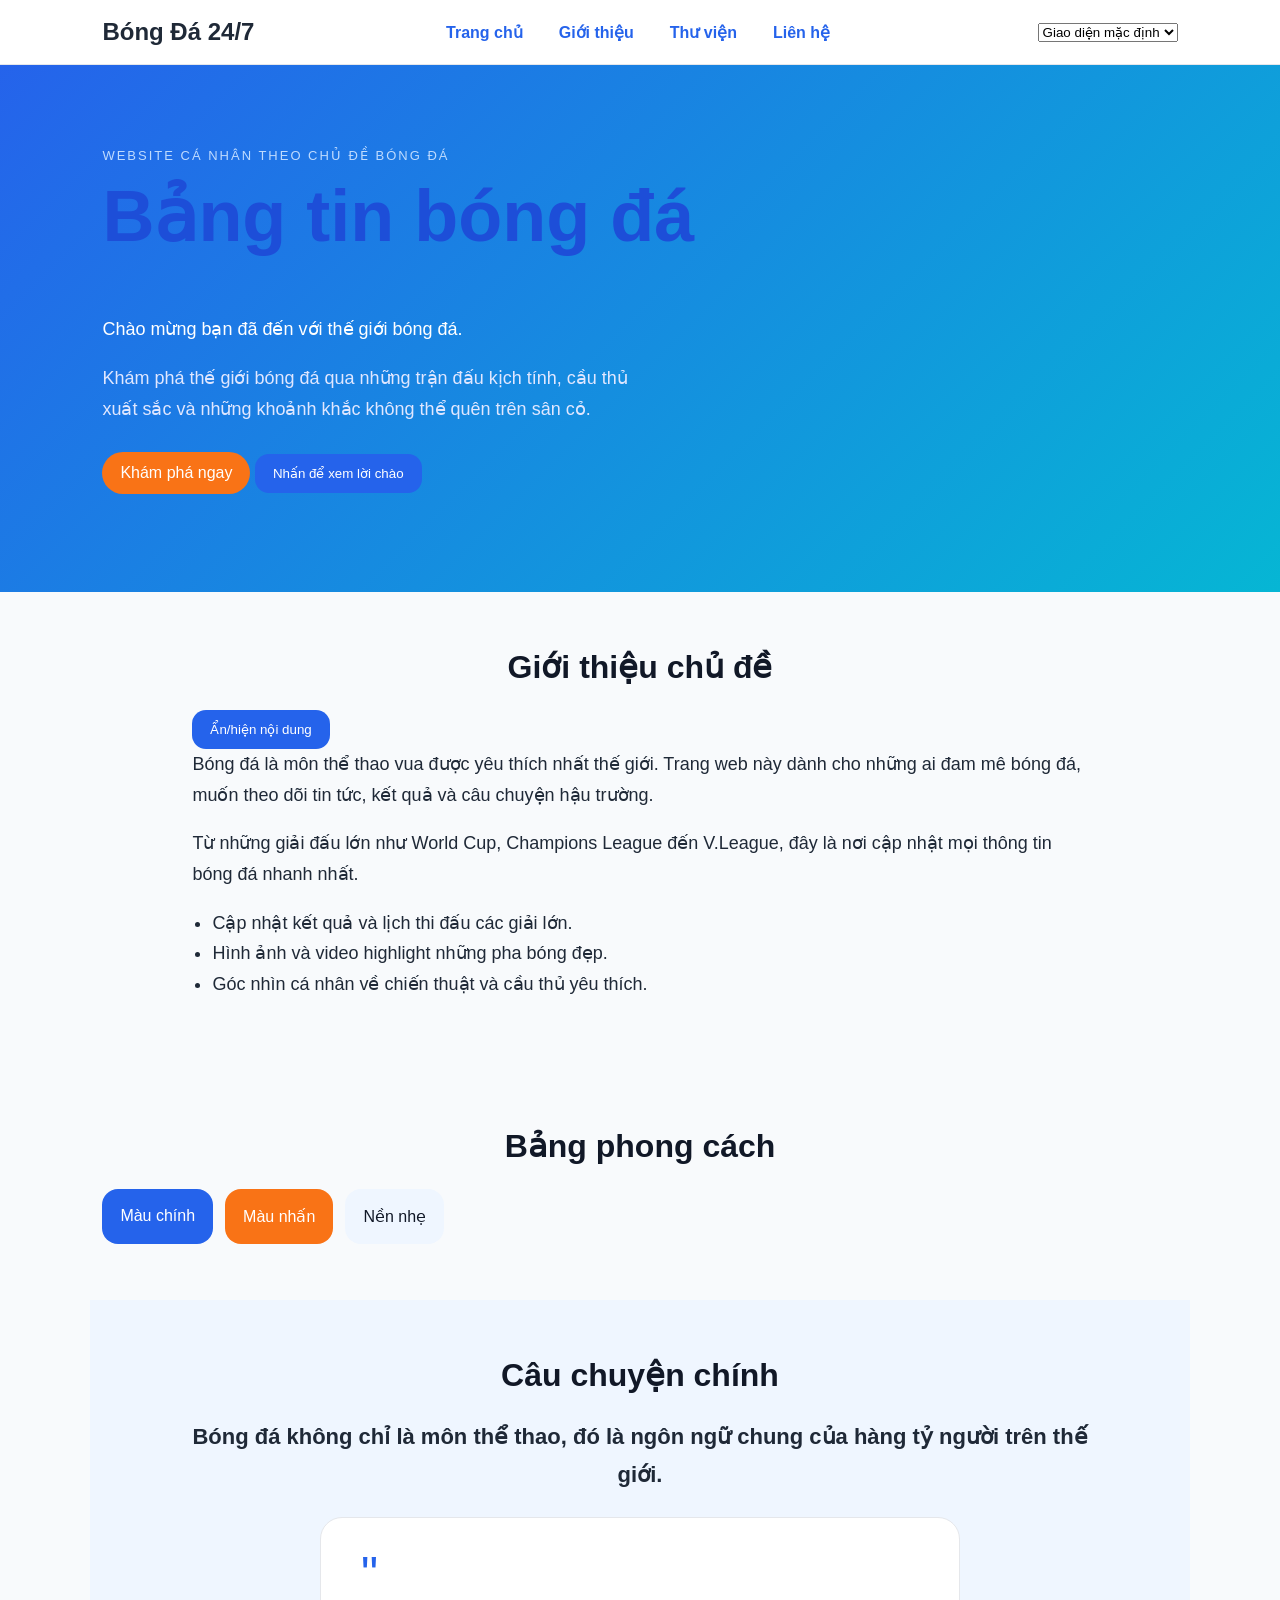
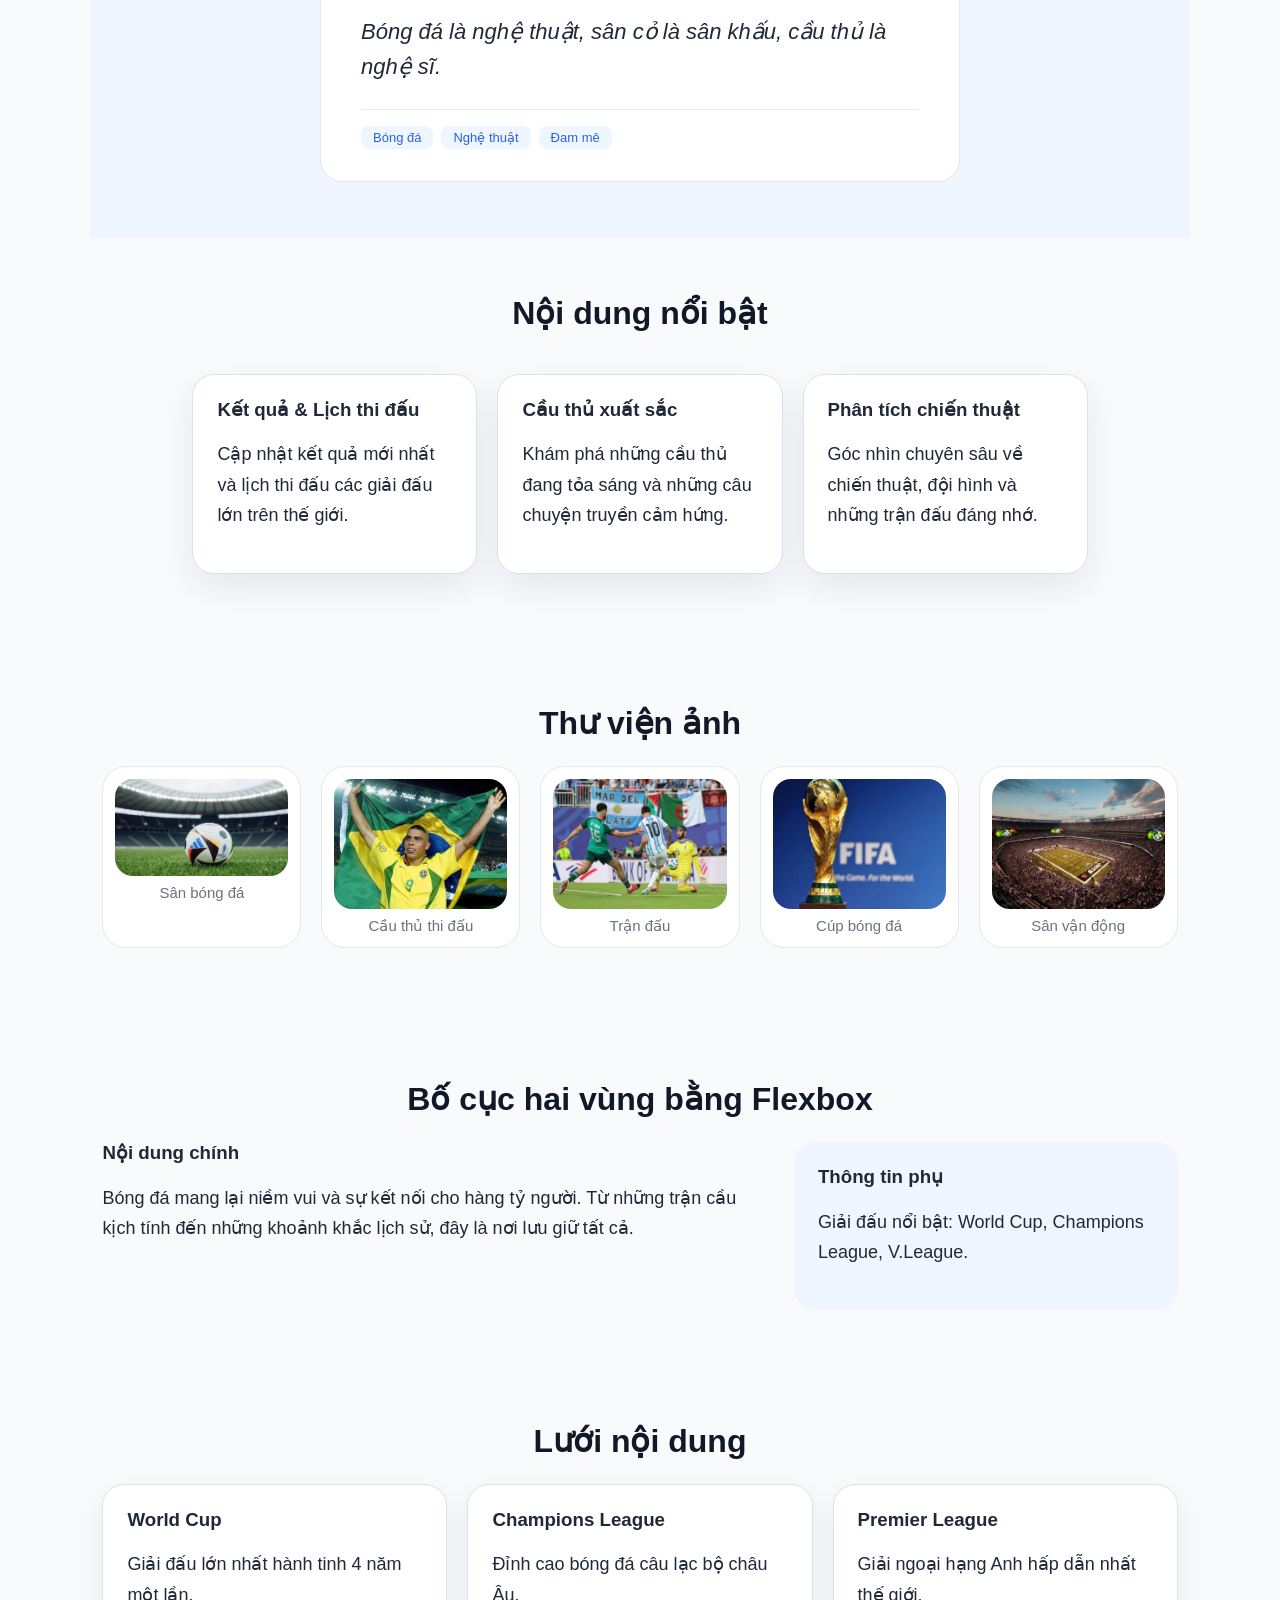
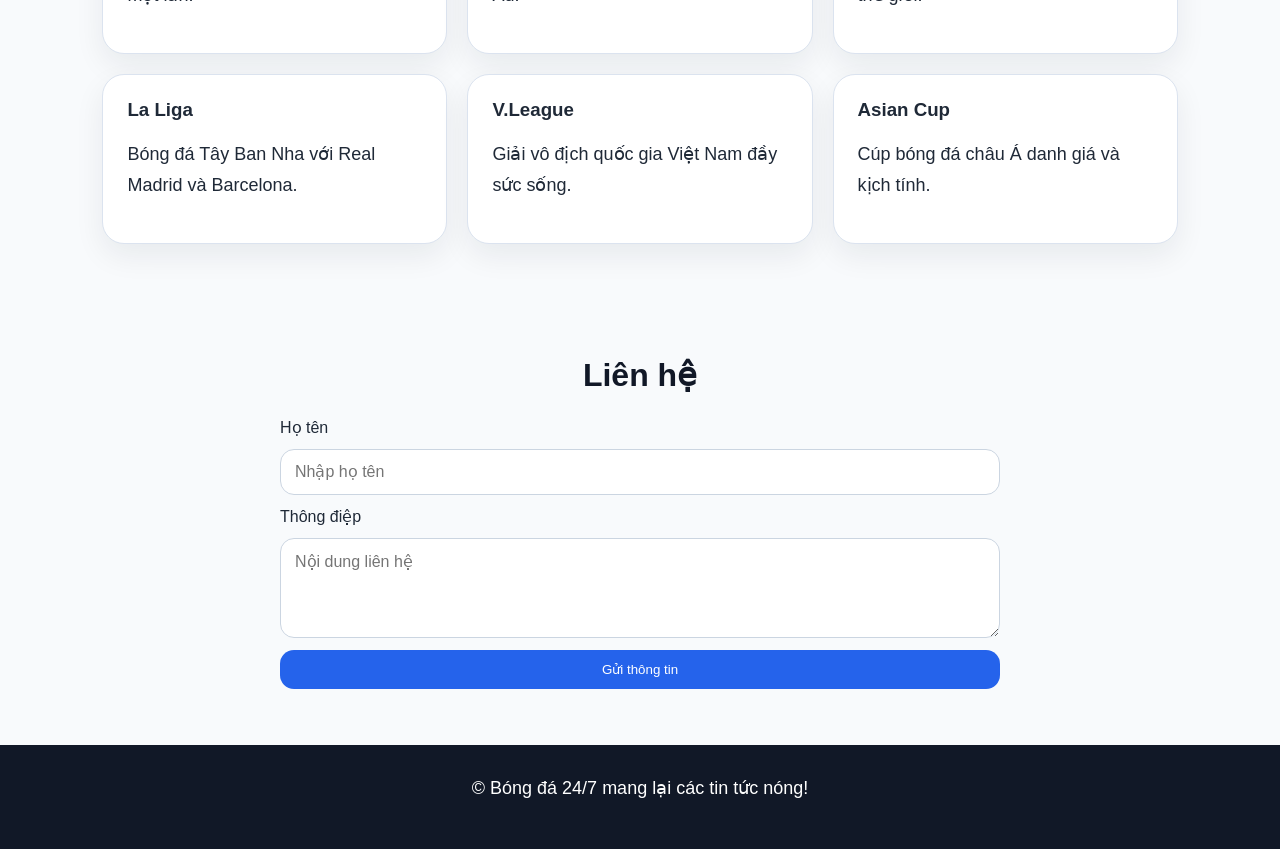
==== html/index.html @ 8712f712 "Update index.html" ====
<!DOCTYPE html>
<html lang="vi">
<head>
  <meta charset="UTF-8">
  <meta name="viewport" content="width=device-width, initial-scale=1.0">
  <title>Tin tức bóng đá</title>
  <link rel="stylesheet" href="../css/style.css">
</head>
<body>
<header class="site-header" id="top">
  <div class="brand">Bóng Đá 24/7</div>
  <button id="menuToggle" class="menu-toggle">☰ Menu</button>
  <nav id="mainMenu" class="main-nav" aria-label="Điều hướng chính">
    <a href="#hero">Trang chủ</a>
    <a href="#about">Giới thiệu</a>
    <a href="#gallery">Thư viện</a>
    <a href="#contact">Liên hệ</a>
  </nav>
  <select id="themeSelect">
    <option value="">Giao diện mặc định</option>
    <option value="dark-mode">Nền tối</option>
    <option value="warm-mode">Nền ấm</option>
  </select>
</header>
<main>
  <section class="hero" id="hero">
    <p class="eyebrow">Website cá nhân theo chủ đề bóng đá</p>
    <h1 id="main-title">Thế Giới Bóng Đá</h1>
    <p id="welcomeText">Chào mừng bạn đến với MyWeb.</p>
    <p class="intro">Khám phá thế giới bóng đá qua những trận đấu kịch tính, cầu thủ xuất sắc và những khoảnh khắc không thể quên trên sân cỏ.</p>
    <a class="primary-button" href="#about">Khám phá ngay</a>
    <button id="helloBtn">Nhấn để xem lời chào</button>
    <p id="helloResult"></p>
  </section>

  <section class="section about-section" id="about">
  <h2>Giới thiệu chủ đề</h2>
  <button id="toggleAboutBtn">Ẩn/hiện nội dung</button>
  <div id="aboutContent">
    <p>Bóng đá là môn thể thao vua được yêu thích nhất thế giới. Trang web này dành cho những ai đam mê bóng đá, muốn theo dõi tin tức, kết quả và câu chuyện hậu trường.</p>
    <p>Từ những giải đấu lớn như World Cup, Champions League đến V.League, đây là nơi cập nhật mọi thông tin bóng đá nhanh nhất.</p>
    <ul class="topic-list">
      <li>Cập nhật kết quả và lịch thi đấu các giải lớn.</li>
      <li>Hình ảnh và video highlight những pha bóng đẹp.</li>
      <li>Góc nhìn cá nhân về chiến thuật và cầu thủ yêu thích.</li>
    </ul>
  </div>
</section>

  <section class="section style-guide" id="style-guide">
    <h2>Bảng phong cách</h2>
    <div class="swatches">
      <div class="swatch swatch-primary">Màu chính</div>
      <div class="swatch swatch-accent">Màu nhấn</div>
      <div class="swatch swatch-soft">Nền nhẹ</div>
    </div>
  </section>

  <section class="section story-section" id="story">
    <h2>Câu chuyện chính</h2>
    <p class="lead">Bóng đá không chỉ là môn thể thao, đó là ngôn ngữ chung của hàng tỷ người trên thế giới.</p>
    <div class="bq-card">
      <div class="bq-icon">"</div>
      <blockquote>Bóng đá là nghệ thuật, sân cỏ là sân khấu, cầu thủ là nghệ sĩ.</blockquote>
      <div class="bq-divider"></div>
      <div class="bq-tags">
        <span class="tag">Bóng đá</span>
        <span class="tag">Nghệ thuật</span>
        <span class="tag">Đam mê</span>
      </div>
    </div>
  </section>

  <section class="section feature-section" id="features">
    <h2>Nội dung nổi bật</h2>
    <div class="card-row">
      <article class="feature-card">
        <h3>Kết quả & Lịch thi đấu</h3>
        <p>Cập nhật kết quả mới nhất và lịch thi đấu các giải đấu lớn trên thế giới.</p>
      </article>
      <article class="feature-card">
        <h3>Cầu thủ xuất sắc</h3>
        <p>Khám phá những cầu thủ đang tỏa sáng và những câu chuyện truyền cảm hứng.</p>
      </article>
      <article class="feature-card">
        <h3>Phân tích chiến thuật</h3>
        <p>Góc nhìn chuyên sâu về chiến thuật, đội hình và những trận đấu đáng nhớ.</p>
      </article>
    </div>
  </section>

  <section class="section gallery-section" id="gallery">
    <h2>Thư viện ảnh</h2>
    <div class="image-strip">
      <figure><img src="../img/anhbiabongda.png" alt="Ảnh bìa sân bóng đá"><figcaption>Sân bóng đá</figcaption></figure>
      <figure><img src="../img/cauthubongda.png" alt="Cầu thủ thi đấu"><figcaption>Cầu thủ thi đấu</figcaption></figure>
      <figure><img src="../img/anhtrandaubongda.png" alt="Ảnh trận đấu"><figcaption>Trận đấu</figcaption></figure>
      <figure><img src="../img/anhcupdabong.png" alt="Ảnh cúp bóng đá"><figcaption>Cúp bóng đá</figcaption></figure>
      <figure><img src="../img/anhsanbongda.png" alt="Ảnh sân vận động"><figcaption>Sân vận động</figcaption></figure>
    </div>
  </section>

  <section class="section layout-section" id="layout">
    <h2>Bố cục hai vùng bằng Flexbox</h2>
    <div class="content-layout">
      <article class="main-content">
        <h3>Nội dung chính</h3>
        <p>Bóng đá mang lại niềm vui và sự kết nối cho hàng tỷ người. Từ những trận cầu kịch tính đến những khoảnh khắc lịch sử, đây là nơi lưu giữ tất cả.</p>
      </article>
      <aside class="side-panel">
        <h3>Thông tin phụ</h3>
        <p>Giải đấu nổi bật: World Cup, Champions League, V.League.</p>
      </aside>
    </div>
  </section>

  <section class="section portfolio-section" id="portfolio">
    <h2>Lưới nội dung</h2>
    <div class="portfolio-grid">
      <article><h3>World Cup</h3><p>Giải đấu lớn nhất hành tinh 4 năm một lần.</p></article>
      <article><h3>Champions League</h3><p>Đỉnh cao bóng đá câu lạc bộ châu Âu.</p></article>
      <article><h3>Premier League</h3><p>Giải ngoại hạng Anh hấp dẫn nhất thế giới.</p></article>
      <article><h3>La Liga</h3><p>Bóng đá Tây Ban Nha với Real Madrid và Barcelona.</p></article>
      <article><h3>V.League</h3><p>Giải vô địch quốc gia Việt Nam đầy sức sống.</p></article>
      <article><h3>Asian Cup</h3><p>Cúp bóng đá châu Á danh giá và kịch tính.</p></article>
    </div>
  </section>

  <section class="section contact-section" id="contact">
    <h2>Liên hệ</h2>
    <form class="contact-form" action="#" method="post">
      <label for="fullName">Họ tên</label>
      <input id="fullName" name="fullName" type="text" placeholder="Nhập họ tên">
      <label for="message">Thông điệp</label>
      <textarea id="message" name="message" rows="4" placeholder="Nội dung liên hệ"></textarea>
      <button type="submit">Gửi thông tin</button>
    </form>
  </section>
</main>

<footer class="site-footer">
  <p>© Bóng đá 24/7 mang lại các tin tức nóng!</p>
</footer>
  <script src="../js/script.js"></script>
</body>
</html>
---- css/style.css ----
/* Chặng 1 */
* { box-sizing: border-box; }
body { margin: 0; font-family: Arial, sans-serif; color: #1f2937; background-color: #f8fafc; }
h1, h2, h3, p { margin-top: 0; }
a { color: #2563eb; }

/* Chặng 2 */
.site-header { padding: 18px 8%; background-color: #ffffff; border-bottom: 1px solid #e5e7eb; }
.brand { font-weight: 800; font-size: 24px; }
.main-nav a { margin-right: 16px; text-decoration: none; font-weight: 700; }
#main-title { color: #1d4ed8; }

/* Chặng 3 */
:root { --primary: #2563eb; --accent: #f97316; --soft: #eff6ff; --dark: #111827; }
.hero { padding: 80px 8%; color: white; background: linear-gradient(135deg, var(--primary), #06b6d4); }
.eyebrow { font-size: 13px; color: #bfdbfe; text-transform: uppercase; letter-spacing: 2px; margin-bottom: 12px; }
.intro { color: #e0e7ff; max-width: 560px; margin-bottom: 28px; }
.primary-button { display: inline-block; padding: 12px 18px; background-color: var(--accent); color: #fff; border-radius: 999px; text-decoration: none; }
.swatches { display: flex; gap: 12px; }
.swatch { padding: 18px; border-radius: 16px; color: white; }
.swatch-primary { background-color: var(--primary); }
.swatch-accent { background-color: var(--accent); }
.swatch-soft { color: var(--dark); background-color: var(--soft); }

/* Chặng 4 */
.section { padding: 56px 8%; }
h1 { font-size: clamp(36px, 6vw, 72px); line-height: 1.05; }
h2 { font-size: 32px; color: var(--dark); text-align: center; margin-bottom: 24px; }
p, li { font-size: 18px; line-height: 1.7; }
.lead { font-size: 22px; font-weight: 600; text-align: center; margin-bottom: 24px; }
.topic-list { padding-left: 20px; line-height: 2; }
.story-section { background-color: var(--soft); }

/* Chặng 5 */
.about-section, .story-section, .feature-section { max-width: 1100px; margin: 0 auto; }
.card-row { display: block; }
.feature-card { margin: 18px 0; padding: 24px; border: 1px solid #dbe3ef; border-radius: 22px; background-color: #ffffff; box-shadow: 0 14px 35px rgba(15, 23, 42, 0.08); }

/* Chặng 6 */
img { max-width: 100%; height: auto; display: block; border-radius: 18px; }
.image-strip figure { margin: 0 0 20px; padding: 12px; border: 1px solid #e5e7eb; border-radius: 24px; background-color: white; }
.image-strip figcaption { text-align: center; font-size: 15px; color: #6b7280; margin-top: 8px; }
.main-nav a:hover, .primary-button:hover, button:hover { opacity: 0.86; transform: translateY(-1px); }
button { padding: 12px 18px; border: 0; border-radius: 14px; color: white; background-color: var(--primary); }

/* Chặng 7 */
.site-header, .main-nav, .card-row, .content-layout, .image-strip { display: flex; gap: 20px; }
.site-header { justify-content: space-between; align-items: center; }
.card-row, .image-strip { align-items: stretch; }
.feature-card, .image-strip figure { flex: 1; }
.main-content { flex: 2; }
.side-panel { flex: 1; padding: 24px; border-radius: 22px; background-color: var(--soft); }

/* Chặng 8 */
.portfolio-grid { display: grid; grid-template-columns: repeat(3, 1fr); gap: 20px; }
.portfolio-grid article { min-height: 120px; padding: 24px; border-radius: 22px; background-color: #ffffff; border: 1px solid #dbe3ef; box-shadow: 0 12px 30px rgba(15, 23, 42, 0.07); }

/* Chặng 9: responsive, form, footer */
.menu-toggle { display: none; }
.contact-form { max-width: 720px; margin: 0 auto; display: grid; gap: 12px; }
input, textarea { width: 100%; padding: 13px 14px; border: 1px solid #cbd5e1; border-radius: 14px; font: inherit; }
.site-footer { padding: 28px 8%; text-align: center; color: white; background-color: var(--dark); }

/* Blockquote card */
.bq-card { background: #ffffff; border: 1px solid #e5e7eb; border-radius: 22px; padding: 2rem 2.5rem; max-width: 640px; margin: 0 auto; }
.bq-icon { font-size: 48px; color: var(--primary); line-height: 1; margin-bottom: 1rem; }
.bq-card blockquote { font-size: 22px; font-style: italic; text-align: left; margin: 0 0 1.5rem; line-height: 1.6; color: #1f2937; }
.bq-divider { height: 1px; background: #e5e7eb; margin-bottom: 1rem; }
.bq-tags { display: flex; gap: 8px; flex-wrap: wrap; }
.tag { font-size: 13px; padding: 4px 12px; border-radius: 8px; background: var(--soft); color: var(--primary); }

@media (max-width: 768px) {
  .site-header, .card-row, .content-layout, .image-strip { flex-direction: column; }
  .portfolio-grid { grid-template-columns: 1fr; }
  .hero, .section { padding: 42px 6%; }
  .bq-card { padding: 1.5rem; }
  .menu-toggle { display: block; }
  .main-nav { display: none; }
  .main-nav.active { display: flex; flex-direction: column; }
}

.hidden {
  display: none;
}
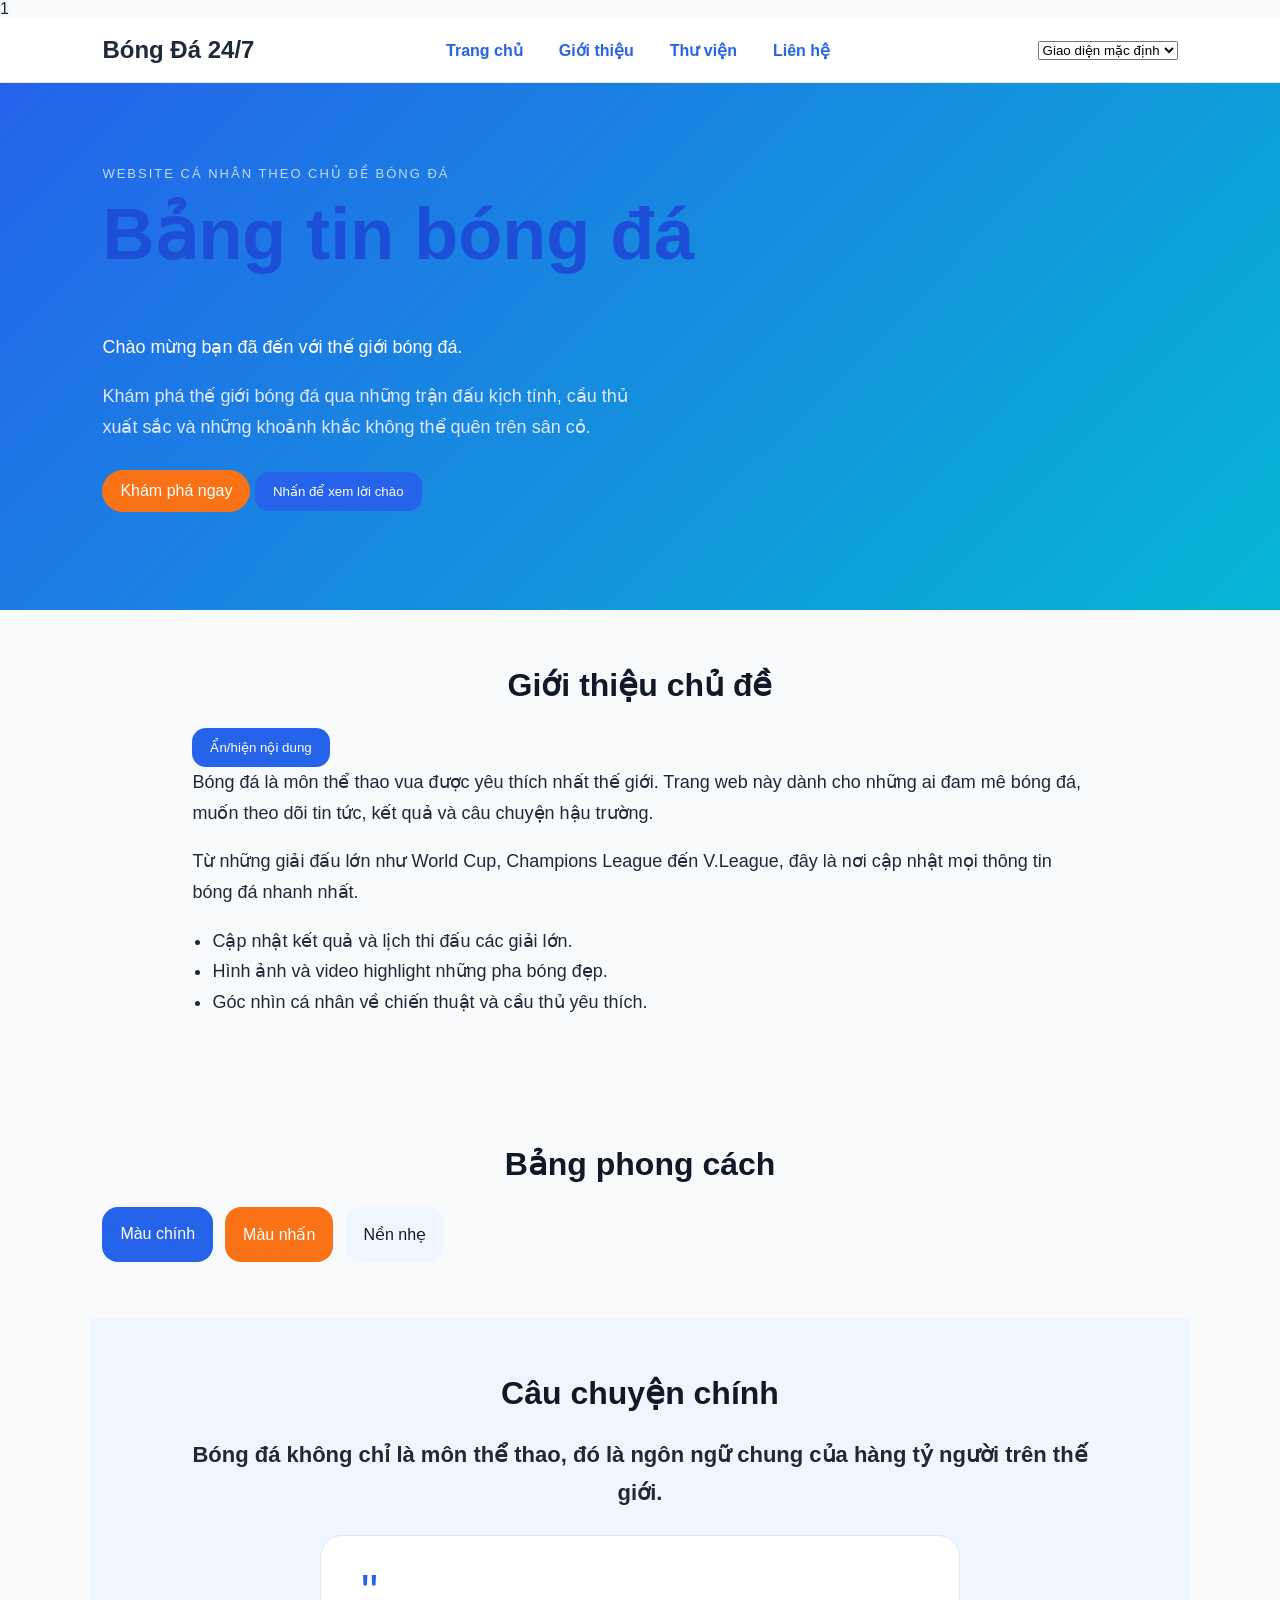
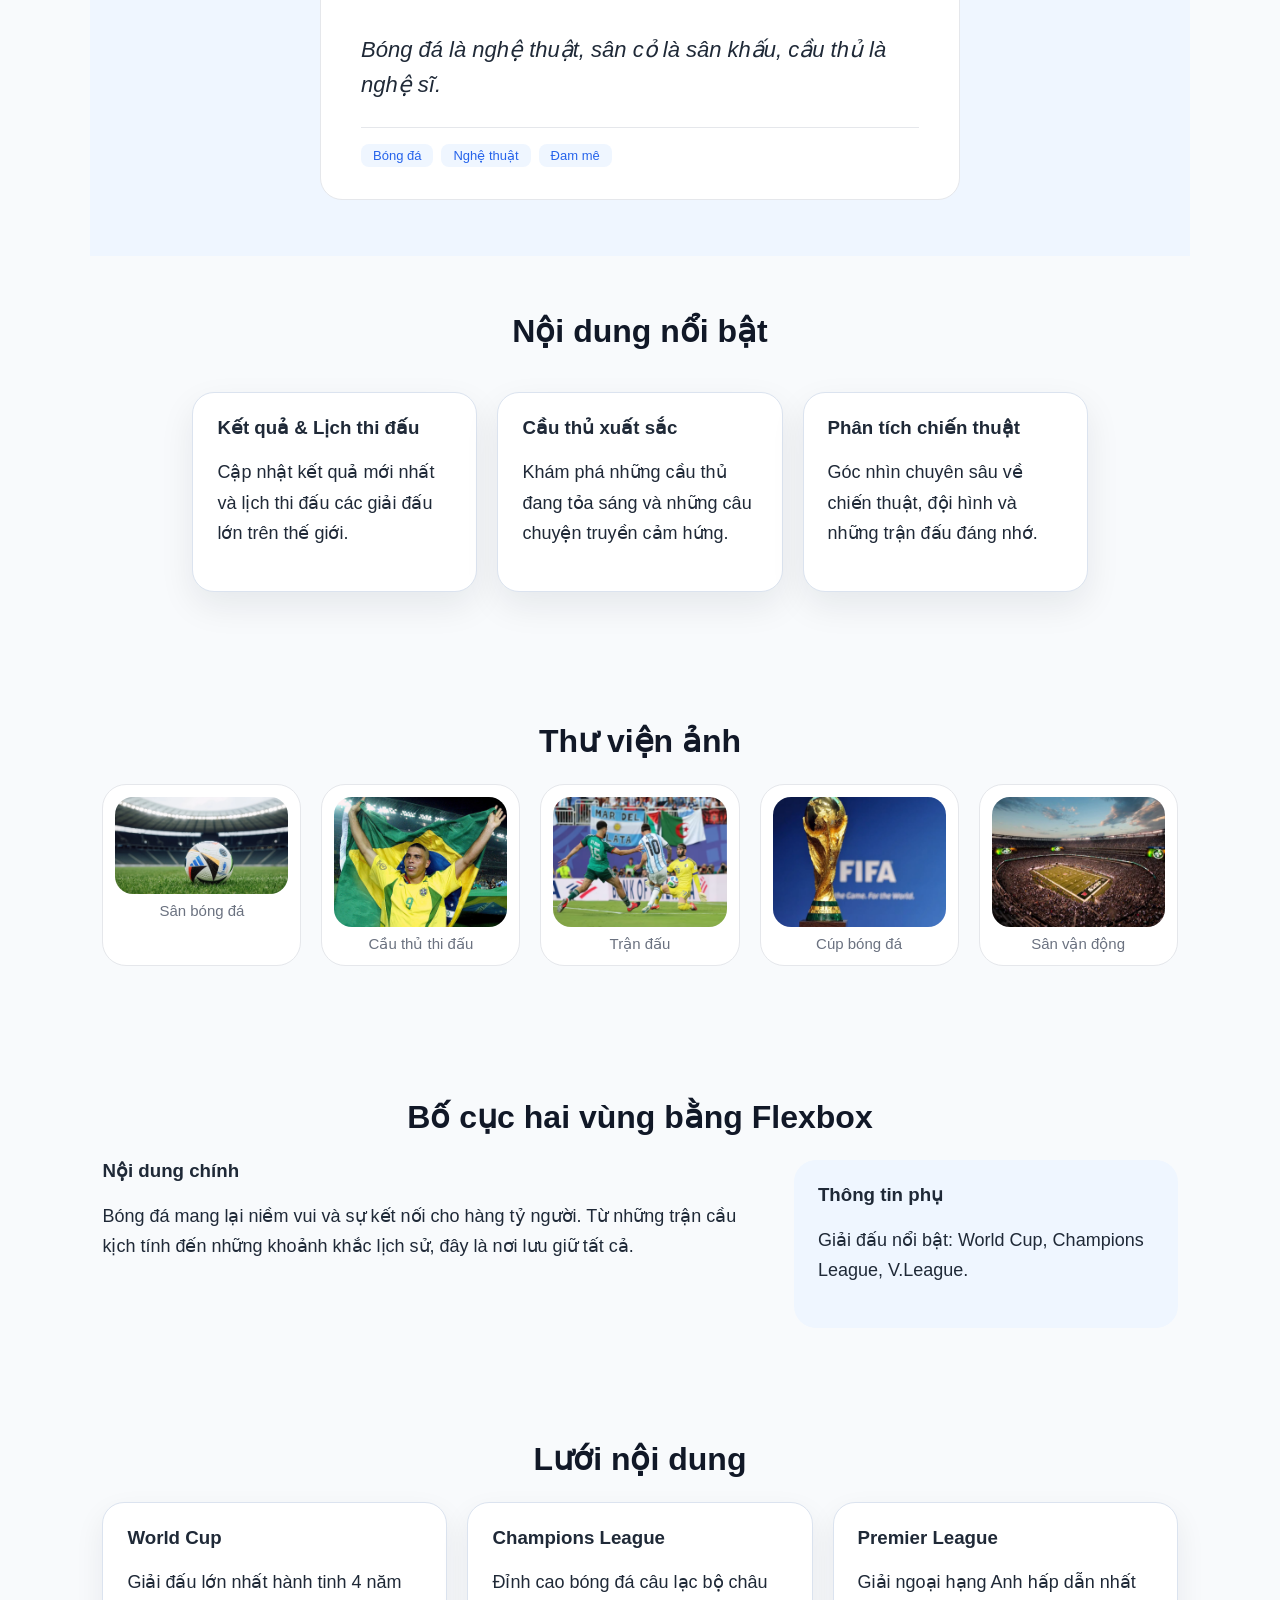
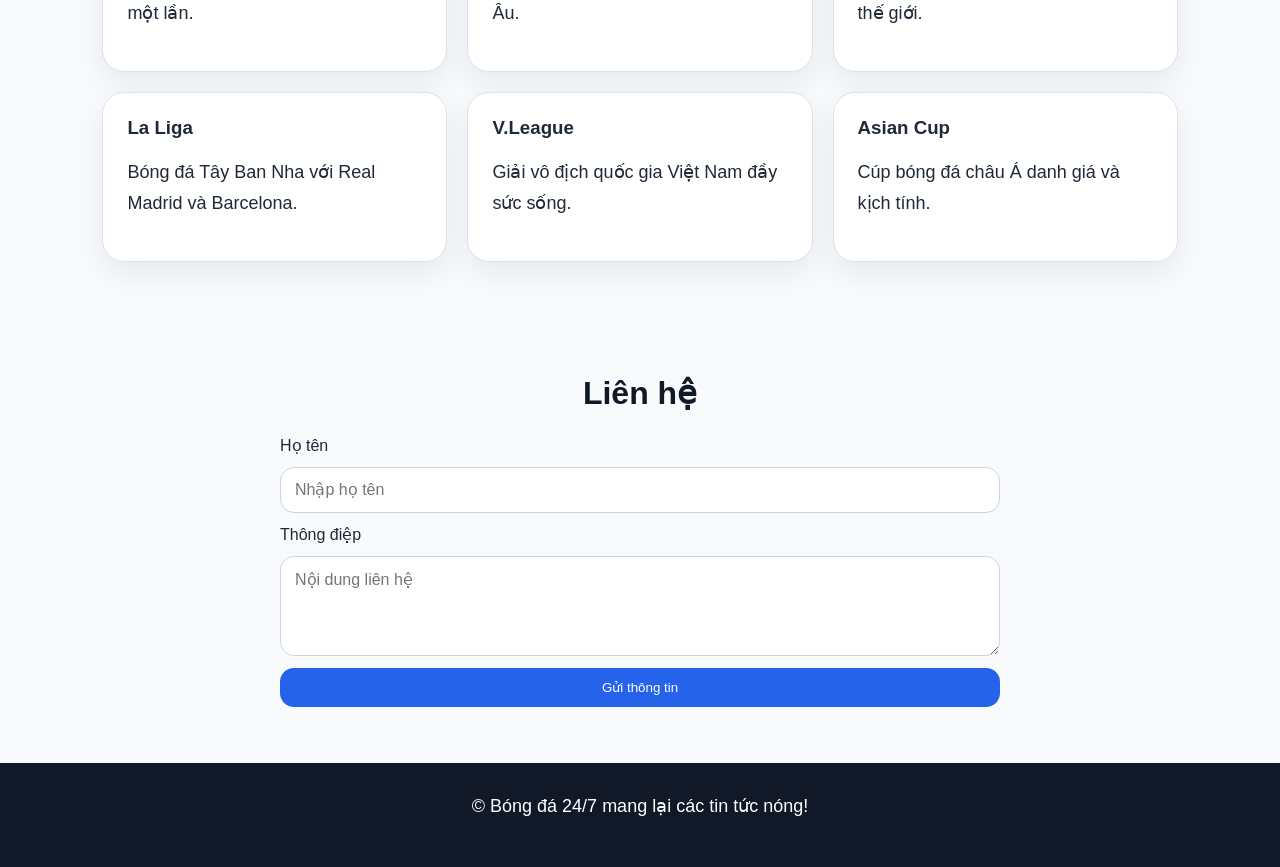
==== commit d655c14d: "Update index.html" ====
--- a/html/index.html
+++ b/html/index.html
@@ -1,7 +1,7 @@
 <!DOCTYPE html>
 <html lang="vi">
 <head>
-  <meta charset="UTF-8">
+  <meta charset="UTF-8">1
   <meta name="viewport" content="width=device-width, initial-scale=1.0">
   <title>Tin tức bóng đá</title>
   <link rel="stylesheet" href="../css/style.css">
--- a/css/style.css
+++ b/css/style.css
@@ -83,3 +83,12 @@
   display: none;
 }
 
+/* bài 06 */
+.dark-mode {
+  background: #111827;
+  color: #f8fafc;
+}
+
+.warm-mode {
+  background: #fff7ed;
+}
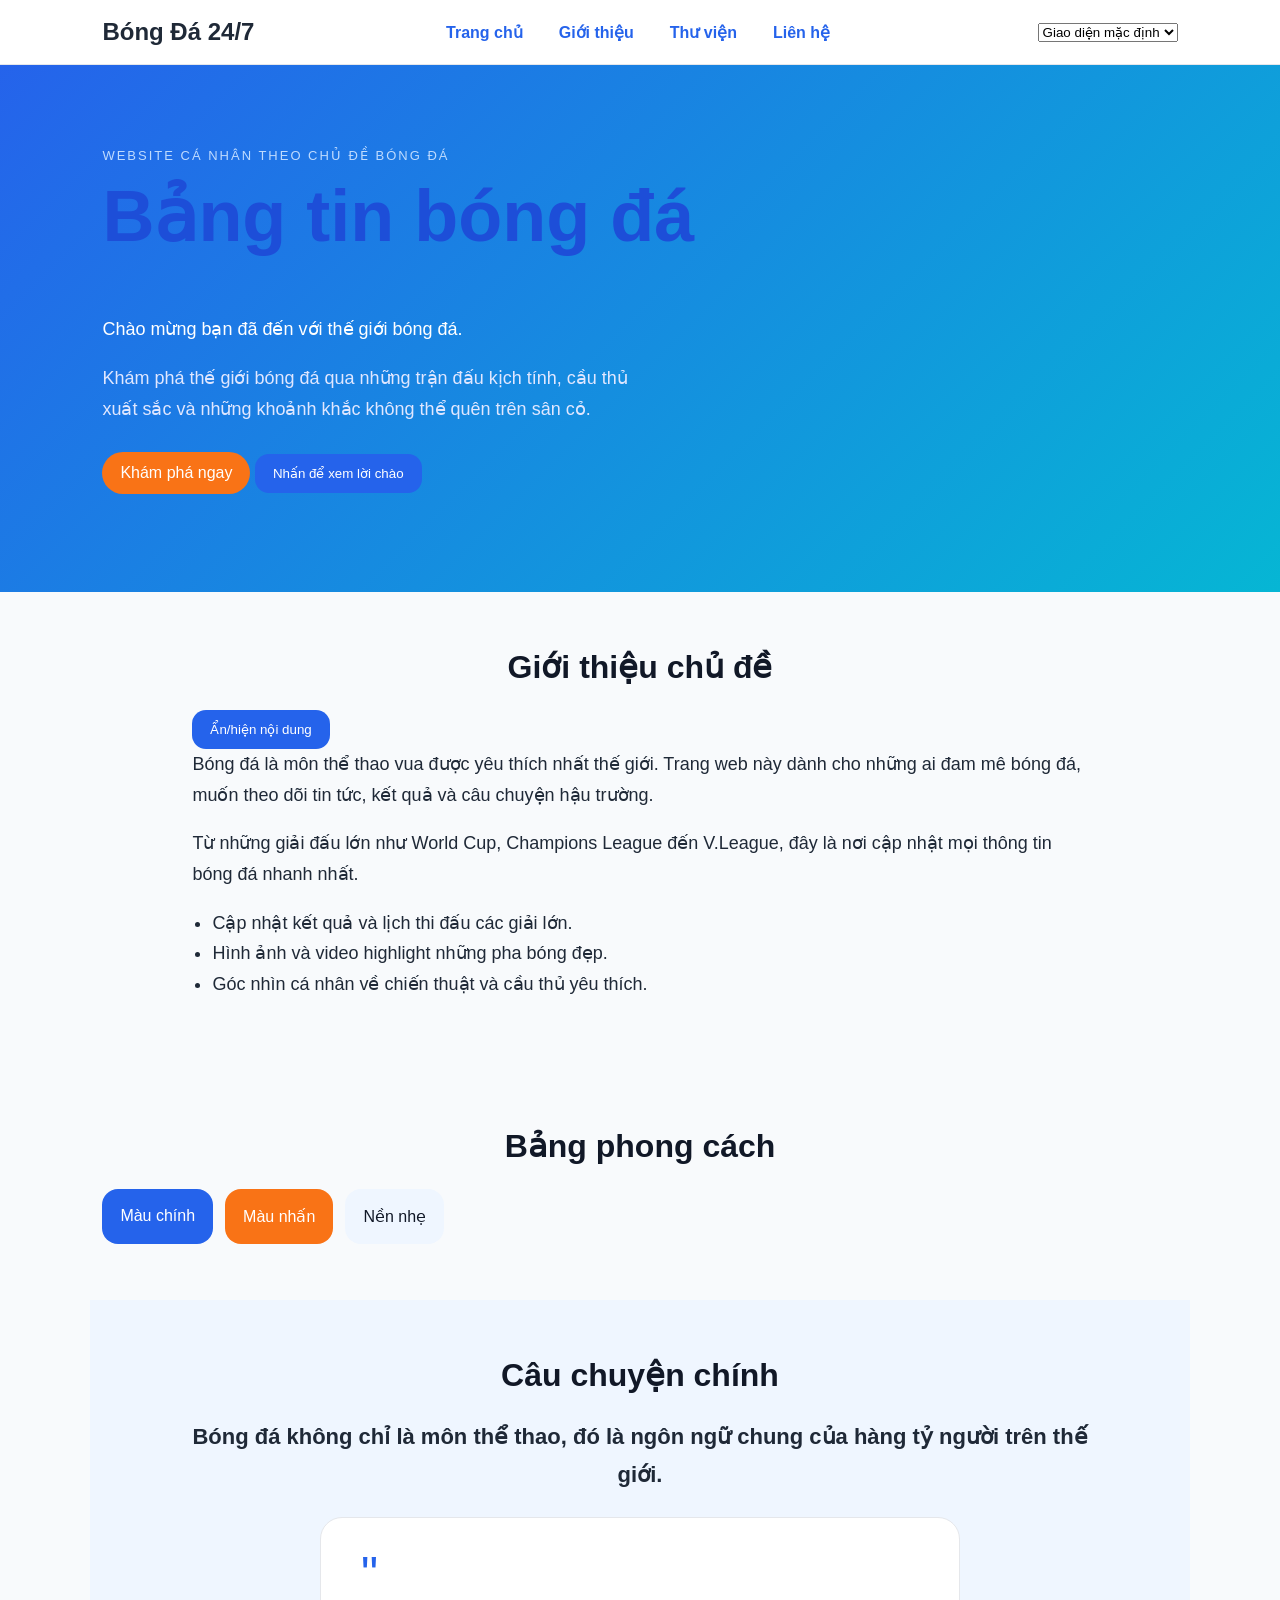
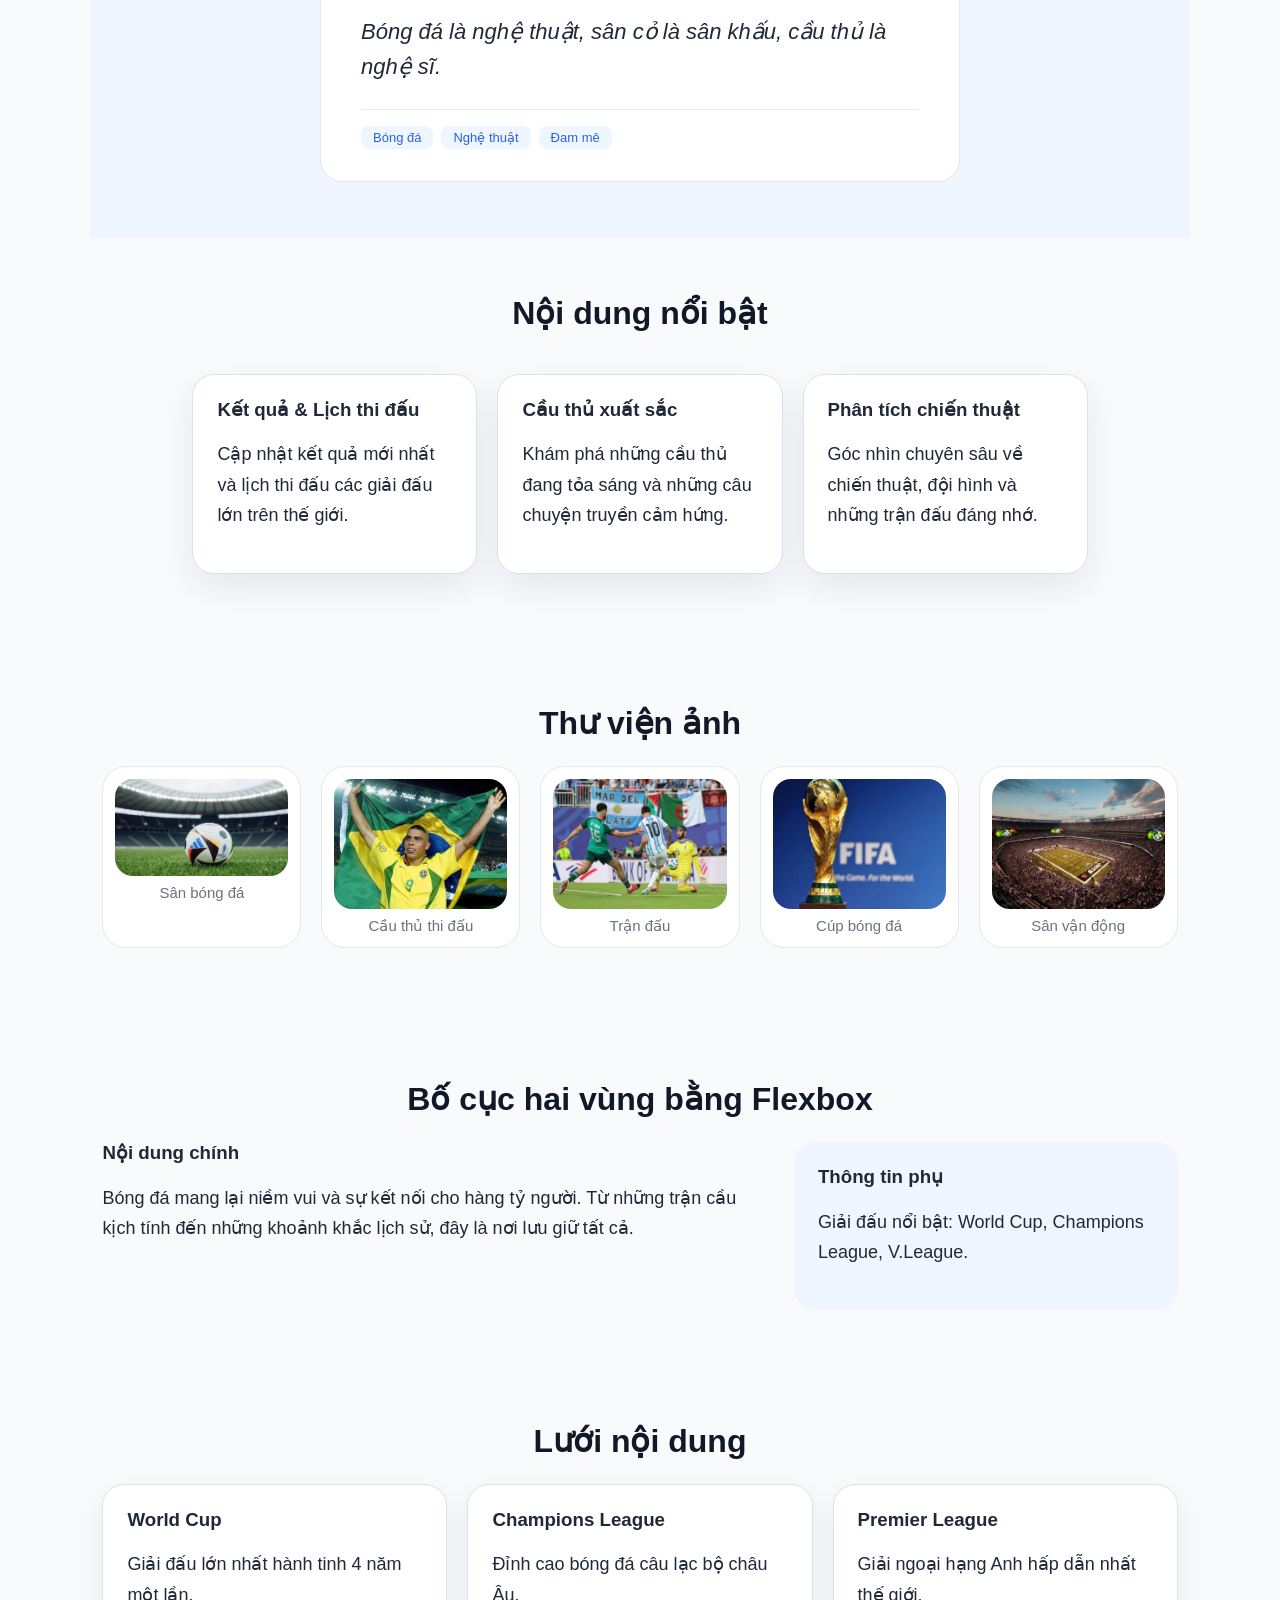
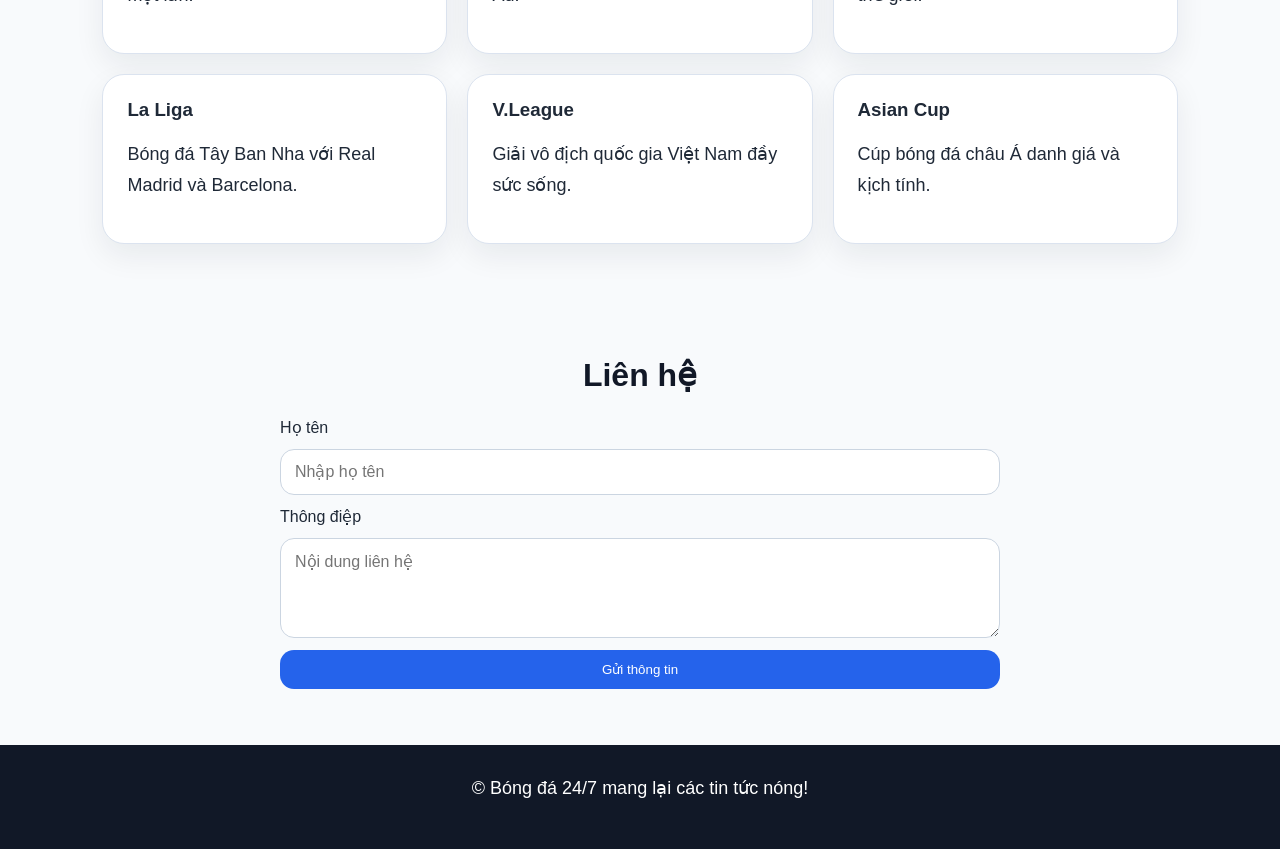
==== commit e493945d: "Fix meta charset tag in index.html" ====
--- a/html/index.html
+++ b/html/index.html
@@ -1,7 +1,7 @@
 <!DOCTYPE html>
 <html lang="vi">
 <head>
-  <meta charset="UTF-8">1
+  <meta charset="UTF-8">
   <meta name="viewport" content="width=device-width, initial-scale=1.0">
   <title>Tin tức bóng đá</title>
   <link rel="stylesheet" href="../css/style.css">
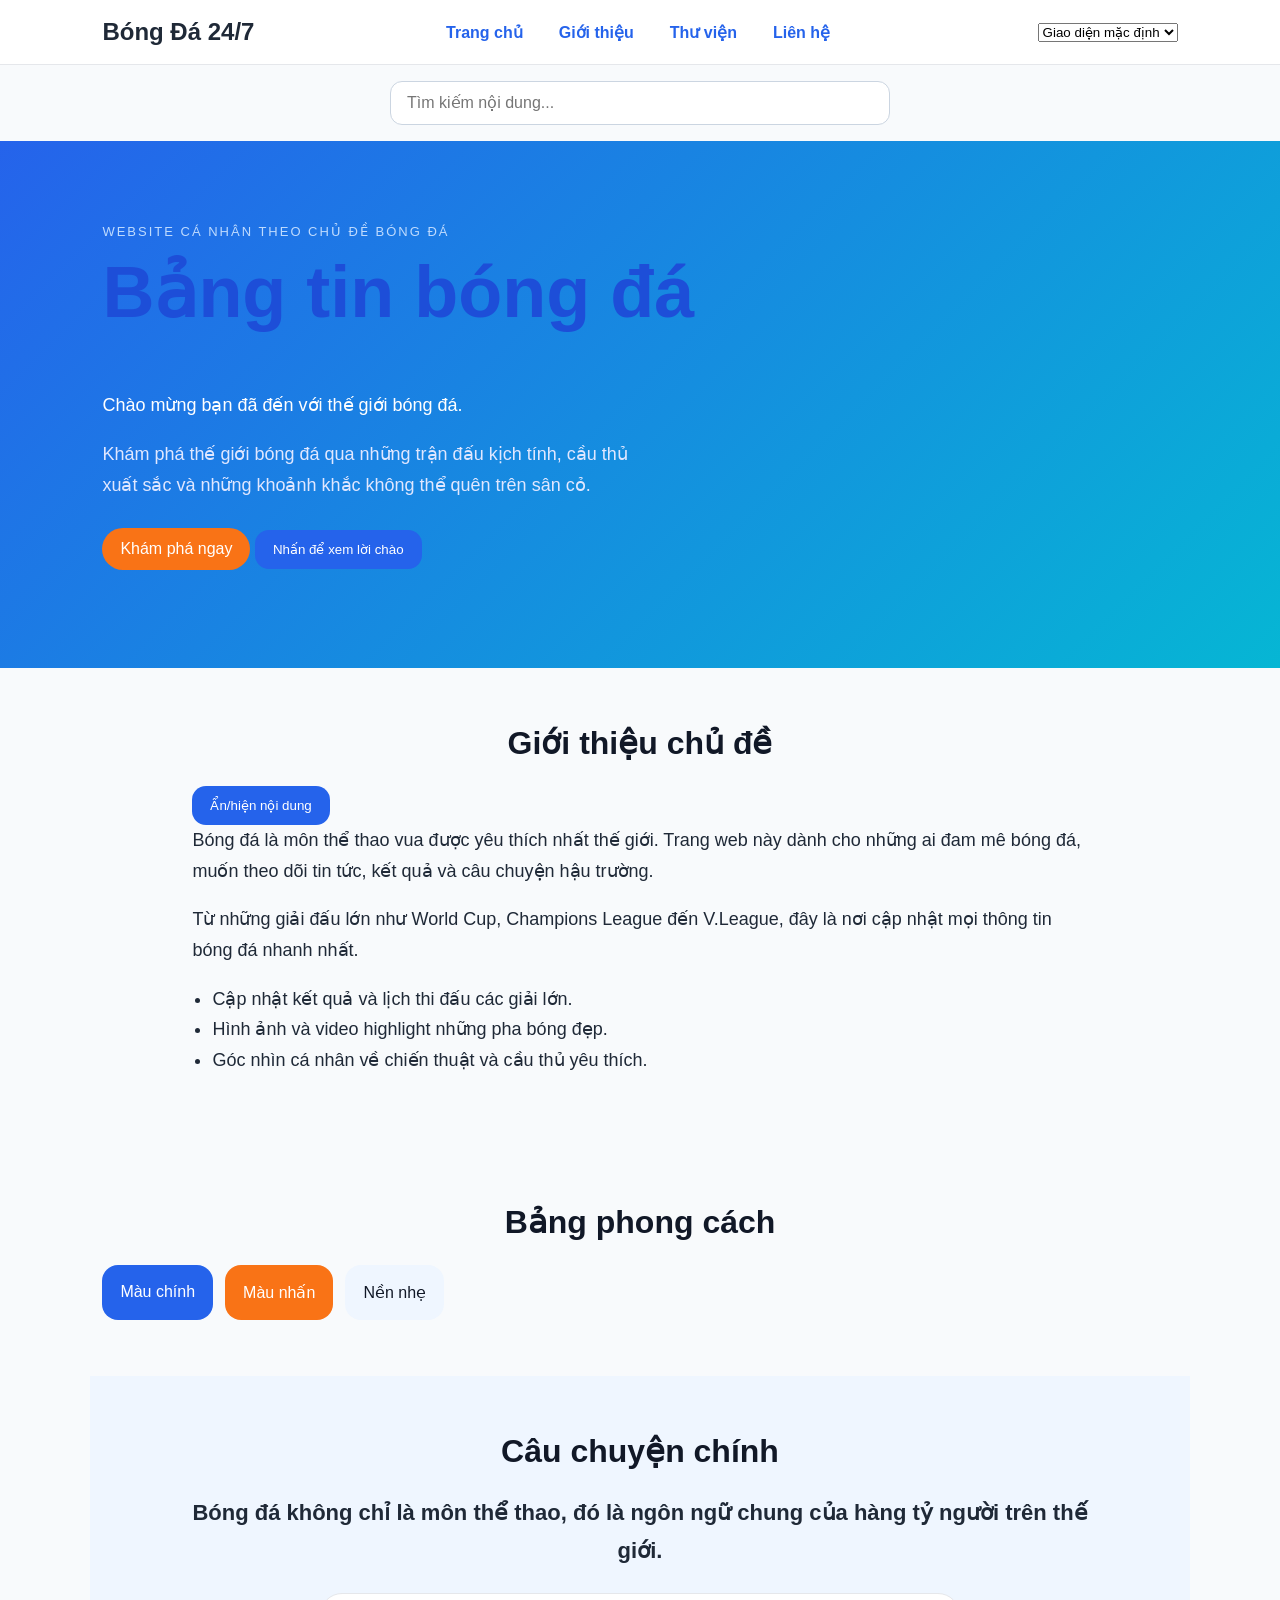
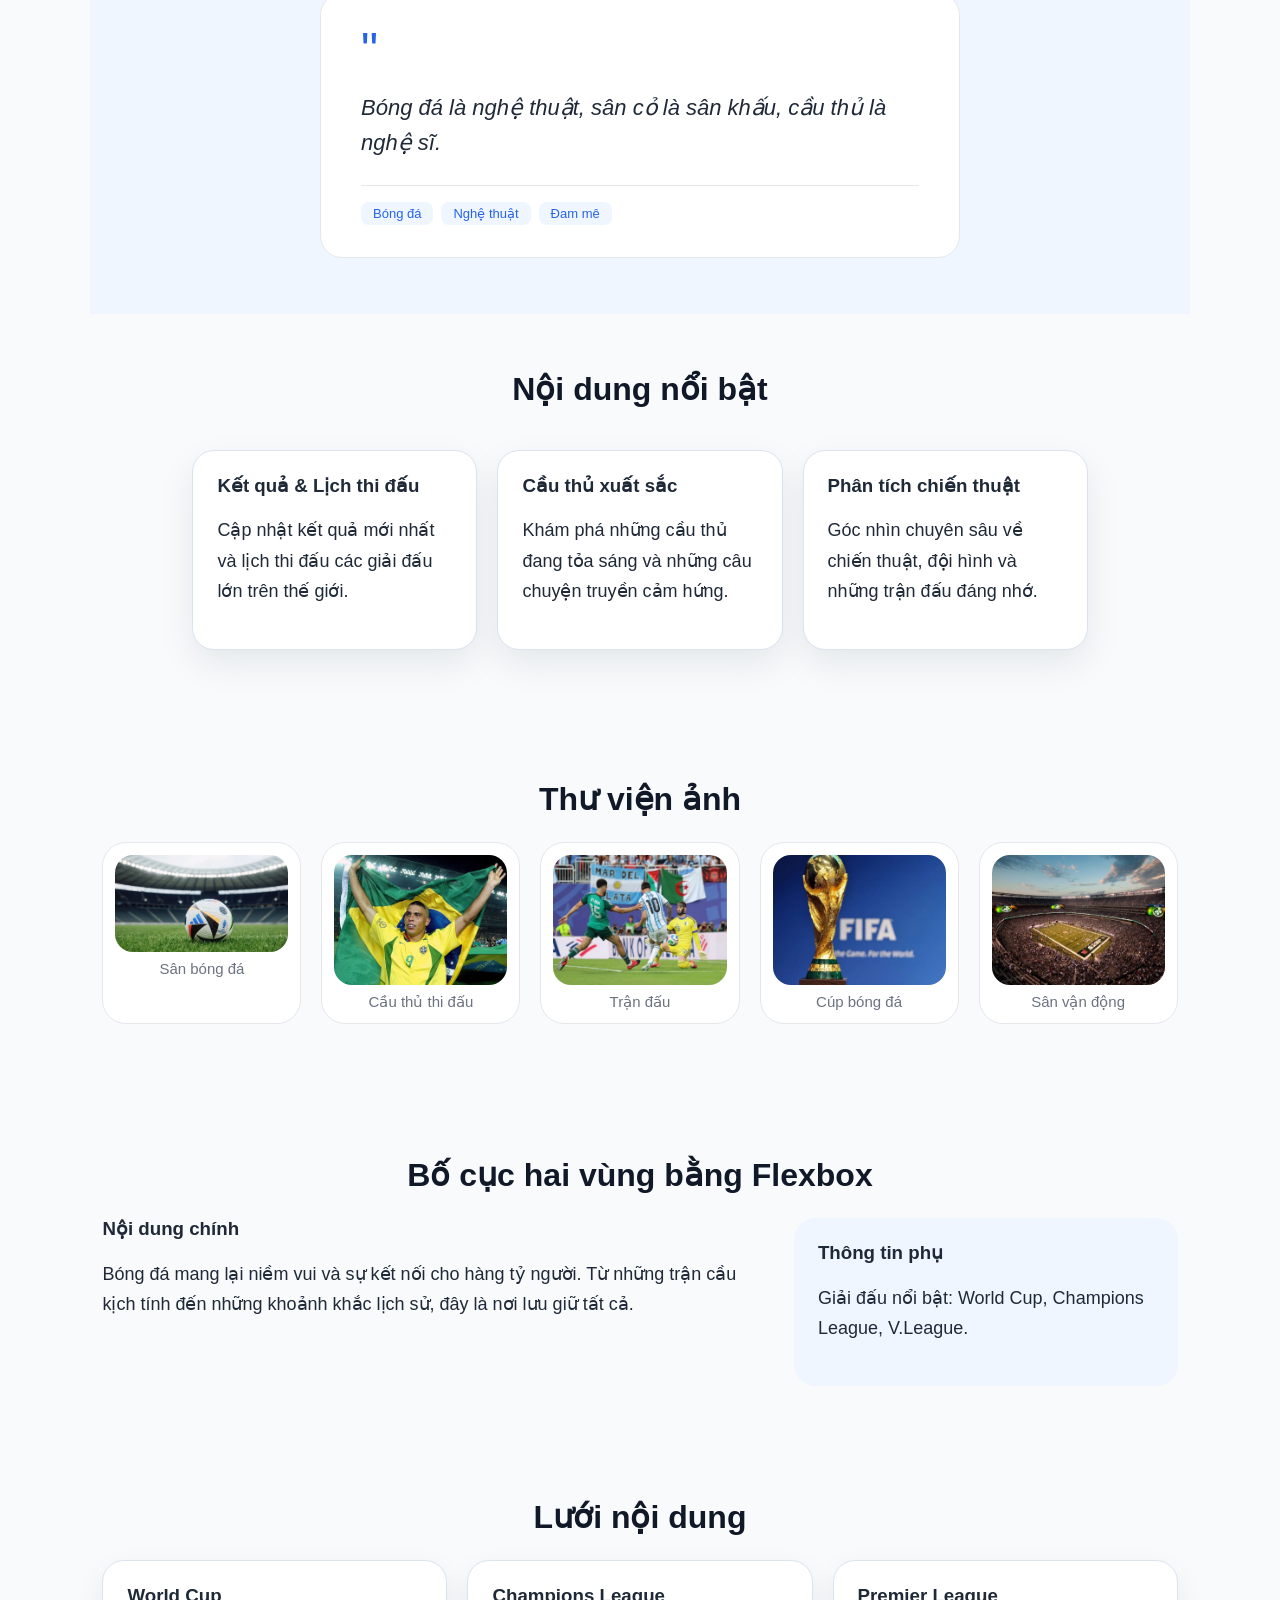
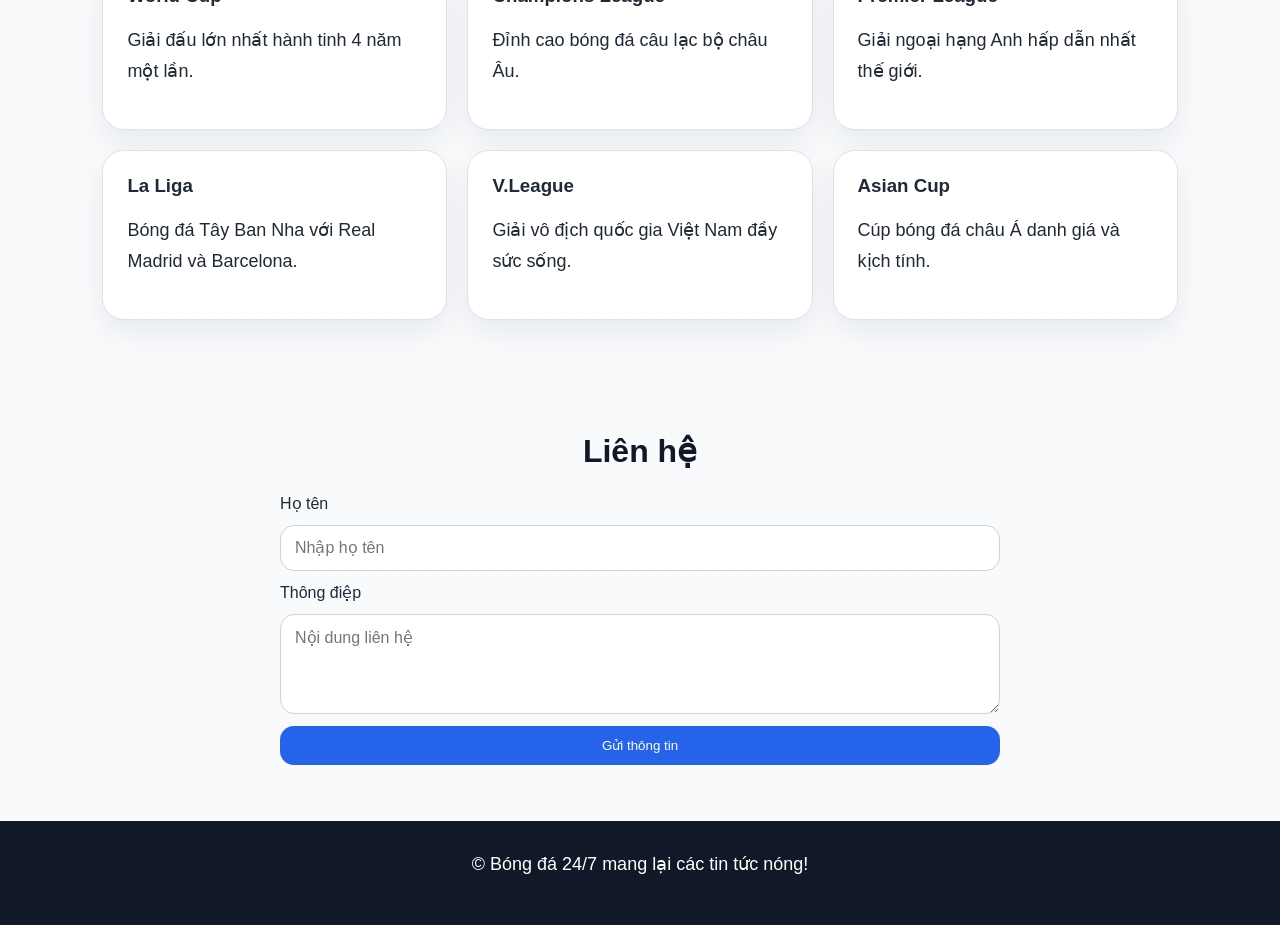
==== commit 2e0b6acb: "Update index.html" ====
--- a/html/index.html
+++ b/html/index.html
@@ -22,6 +22,9 @@
     <option value="warm-mode">Nền ấm</option>
   </select>
 </header>
+  <div style="text-align:center; padding: 16px 8%;">
+  <input id="searchInput" type="text" placeholder="Tìm kiếm nội dung..." style="width:100%; max-width:500px; padding:12px 16px; border-radius:12px; border:1px solid #cbd5e1; font-size:16px;">
+</div>
 <main>
   <section class="hero" id="hero">
     <p class="eyebrow">Website cá nhân theo chủ đề bóng đá</p>
@@ -117,12 +120,12 @@
   <section class="section portfolio-section" id="portfolio">
     <h2>Lưới nội dung</h2>
     <div class="portfolio-grid">
-      <article><h3>World Cup</h3><p>Giải đấu lớn nhất hành tinh 4 năm một lần.</p></article>
-      <article><h3>Champions League</h3><p>Đỉnh cao bóng đá câu lạc bộ châu Âu.</p></article>
-      <article><h3>Premier League</h3><p>Giải ngoại hạng Anh hấp dẫn nhất thế giới.</p></article>
-      <article><h3>La Liga</h3><p>Bóng đá Tây Ban Nha với Real Madrid và Barcelona.</p></article>
-      <article><h3>V.League</h3><p>Giải vô địch quốc gia Việt Nam đầy sức sống.</p></article>
-      <article><h3>Asian Cup</h3><p>Cúp bóng đá châu Á danh giá và kịch tính.</p></article>
+      <article class="search-item"><h3>World Cup</h3><p>Giải đấu lớn nhất hành tinh 4 năm một lần.</p></article>
+      <article class="search-item"><h3>Champions League</h3><p>Đỉnh cao bóng đá câu lạc bộ châu Âu.</p></article>
+      <article class="search-item"><h3>Premier League</h3><p>Giải ngoại hạng Anh hấp dẫn nhất thế giới.</p></article>
+      <article class="search-item"><h3>La Liga</h3><p>Bóng đá Tây Ban Nha với Real Madrid và Barcelona.</p></article>
+      <article class="search-item"><h3>V.League</h3><p>Giải vô địch quốc gia Việt Nam đầy sức sống.</p></article>
+      <article class="search-item"><h3>Asian Cup</h3><p>Cúp bóng đá châu Á danh giá và kịch tính.</p></article>
     </div>
   </section>
 
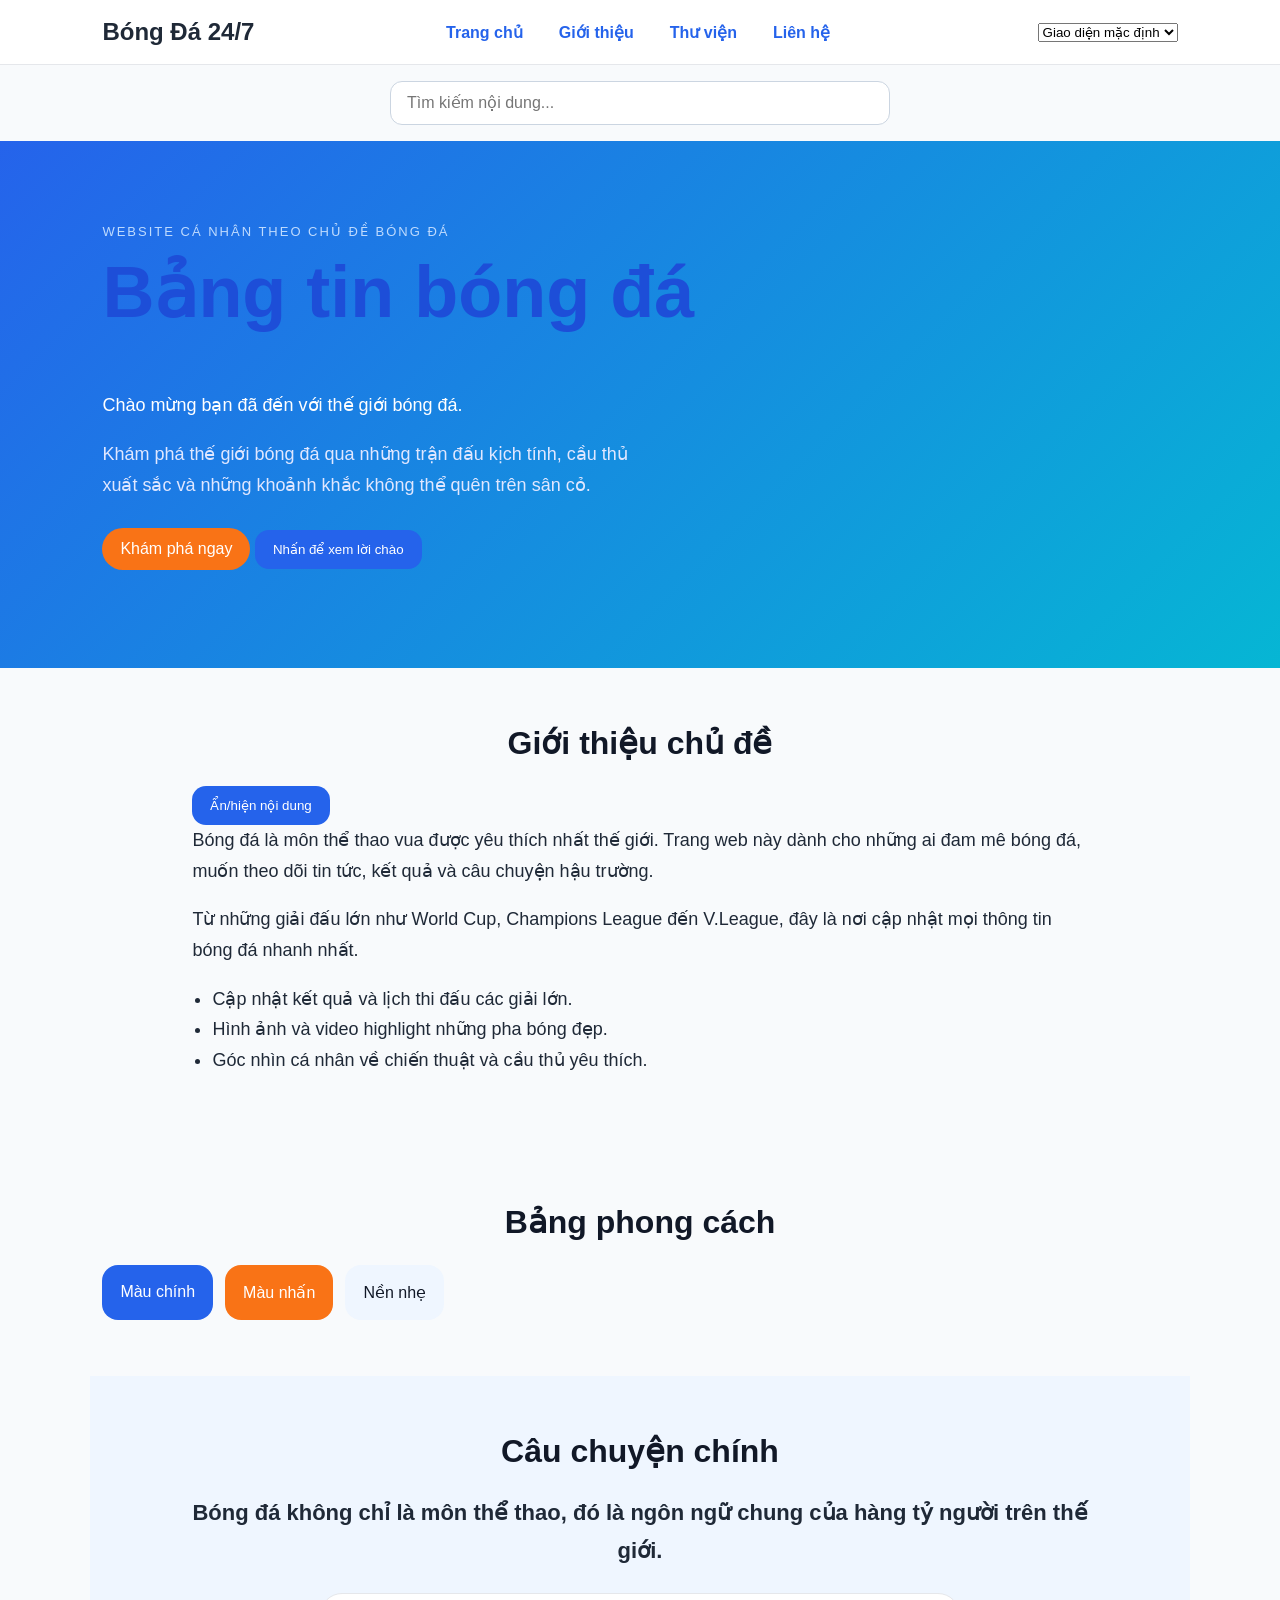
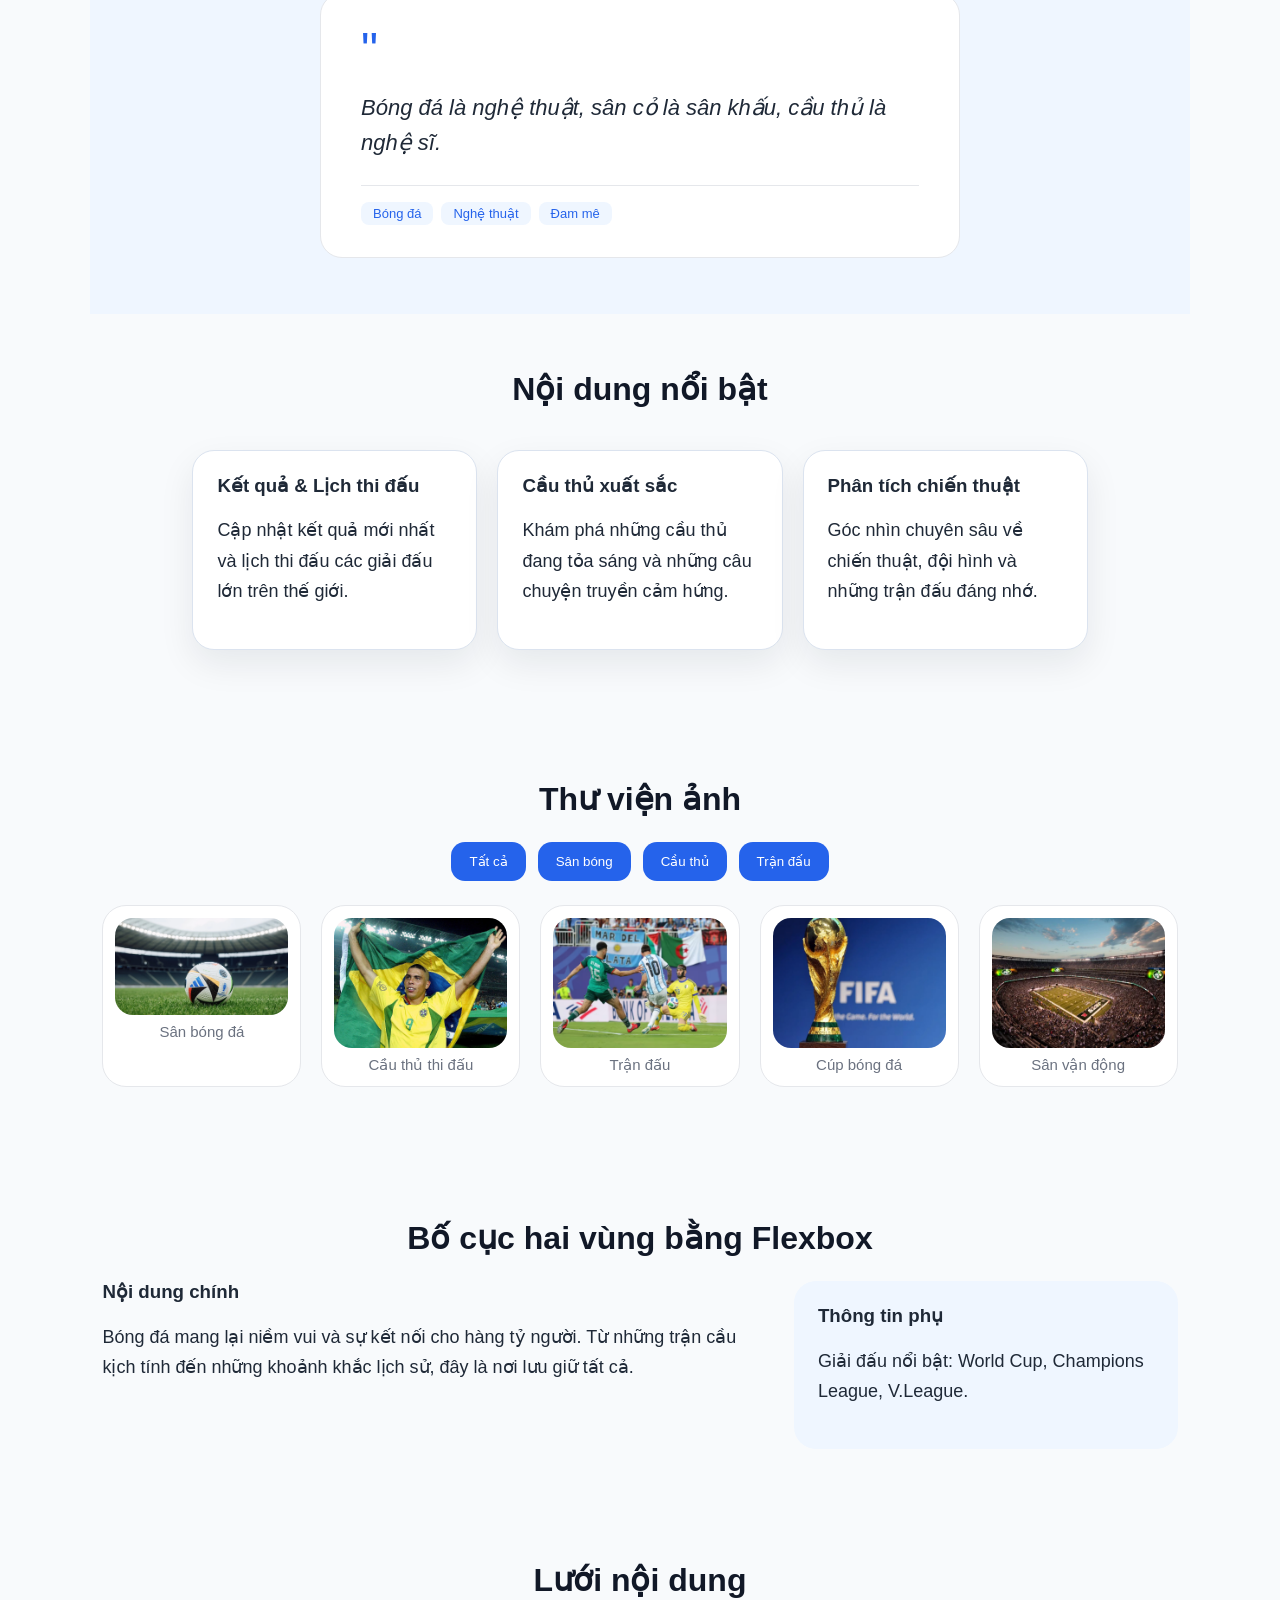
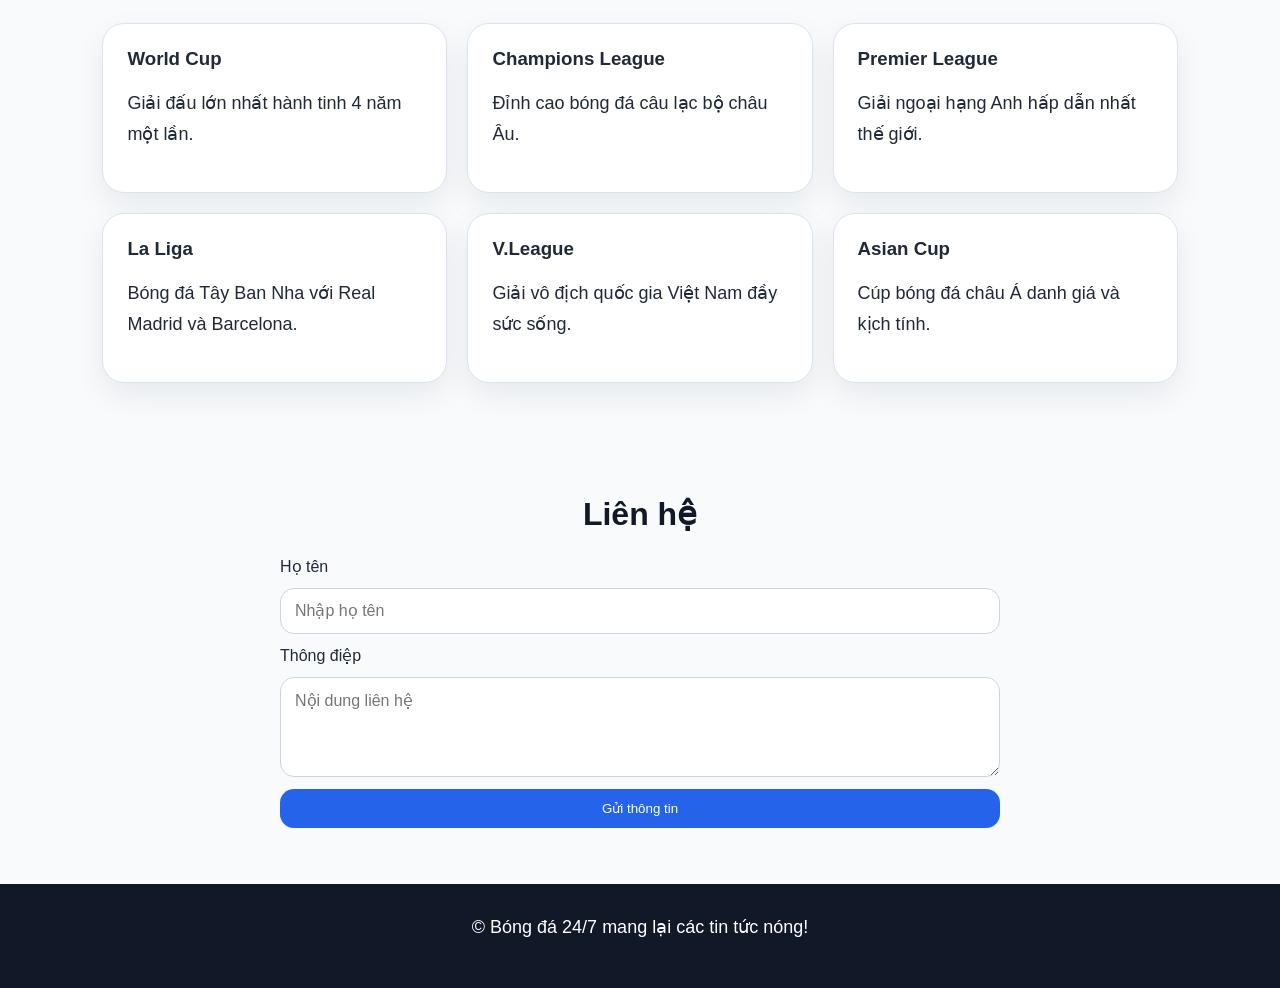
==== commit 7c7432e0: "Update index.html" ====
--- a/html/index.html
+++ b/html/index.html
@@ -94,14 +94,35 @@
 
   <section class="section gallery-section" id="gallery">
     <h2>Thư viện ảnh</h2>
+    <div style="text-align:center; margin-bottom:24px; display:flex; gap:12px; justify-content:center; flex-wrap:wrap;">
+    <button class="filter-btn" data-filter="all">Tất cả</button>
+    <button class="filter-btn" data-filter="san">Sân bóng</button>
+    <button class="filter-btn" data-filter="cauthu">Cầu thủ</button>
+    <button class="filter-btn" data-filter="trandau">Trận đấu</button>
+  </div>
     <div class="image-strip">
-      <figure><img src="../img/anhbiabongda.png" alt="Ảnh bìa sân bóng đá"><figcaption>Sân bóng đá</figcaption></figure>
-      <figure><img src="../img/cauthubongda.png" alt="Cầu thủ thi đấu"><figcaption>Cầu thủ thi đấu</figcaption></figure>
-      <figure><img src="../img/anhtrandaubongda.png" alt="Ảnh trận đấu"><figcaption>Trận đấu</figcaption></figure>
-      <figure><img src="../img/anhcupdabong.png" alt="Ảnh cúp bóng đá"><figcaption>Cúp bóng đá</figcaption></figure>
-      <figure><img src="../img/anhsanbongda.png" alt="Ảnh sân vận động"><figcaption>Sân vận động</figcaption></figure>
-    </div>
-  </section>
+    <figure class="gallery-item" data-category="san">
+      <img src="../img/anhbiabongda.png" alt="Ảnh bìa sân bóng đá">
+      <figcaption>Sân bóng đá</figcaption>
+    </figure>
+    <figure class="gallery-item" data-category="cauthu">
+      <img src="../img/cauthubongda.png" alt="Cầu thủ thi đấu">
+      <figcaption>Cầu thủ thi đấu</figcaption>
+    </figure>
+    <figure class="gallery-item" data-category="trandau">
+      <img src="../img/anhtrandaubongda.png" alt="Ảnh trận đấu">
+      <figcaption>Trận đấu</figcaption>
+    </figure>
+    <figure class="gallery-item" data-category="trandau">
+      <img src="../img/anhcupdabong.png" alt="Ảnh cúp bóng đá">
+      <figcaption>Cúp bóng đá</figcaption>
+    </figure>
+    <figure class="gallery-item" data-category="san">
+      <img src="../img/anhsanbongda.png" alt="Ảnh sân vận động">
+      <figcaption>Sân vận động</figcaption>
+    </figure>
+  </div>
+</section>
 
   <section class="section layout-section" id="layout">
     <h2>Bố cục hai vùng bằng Flexbox</h2>
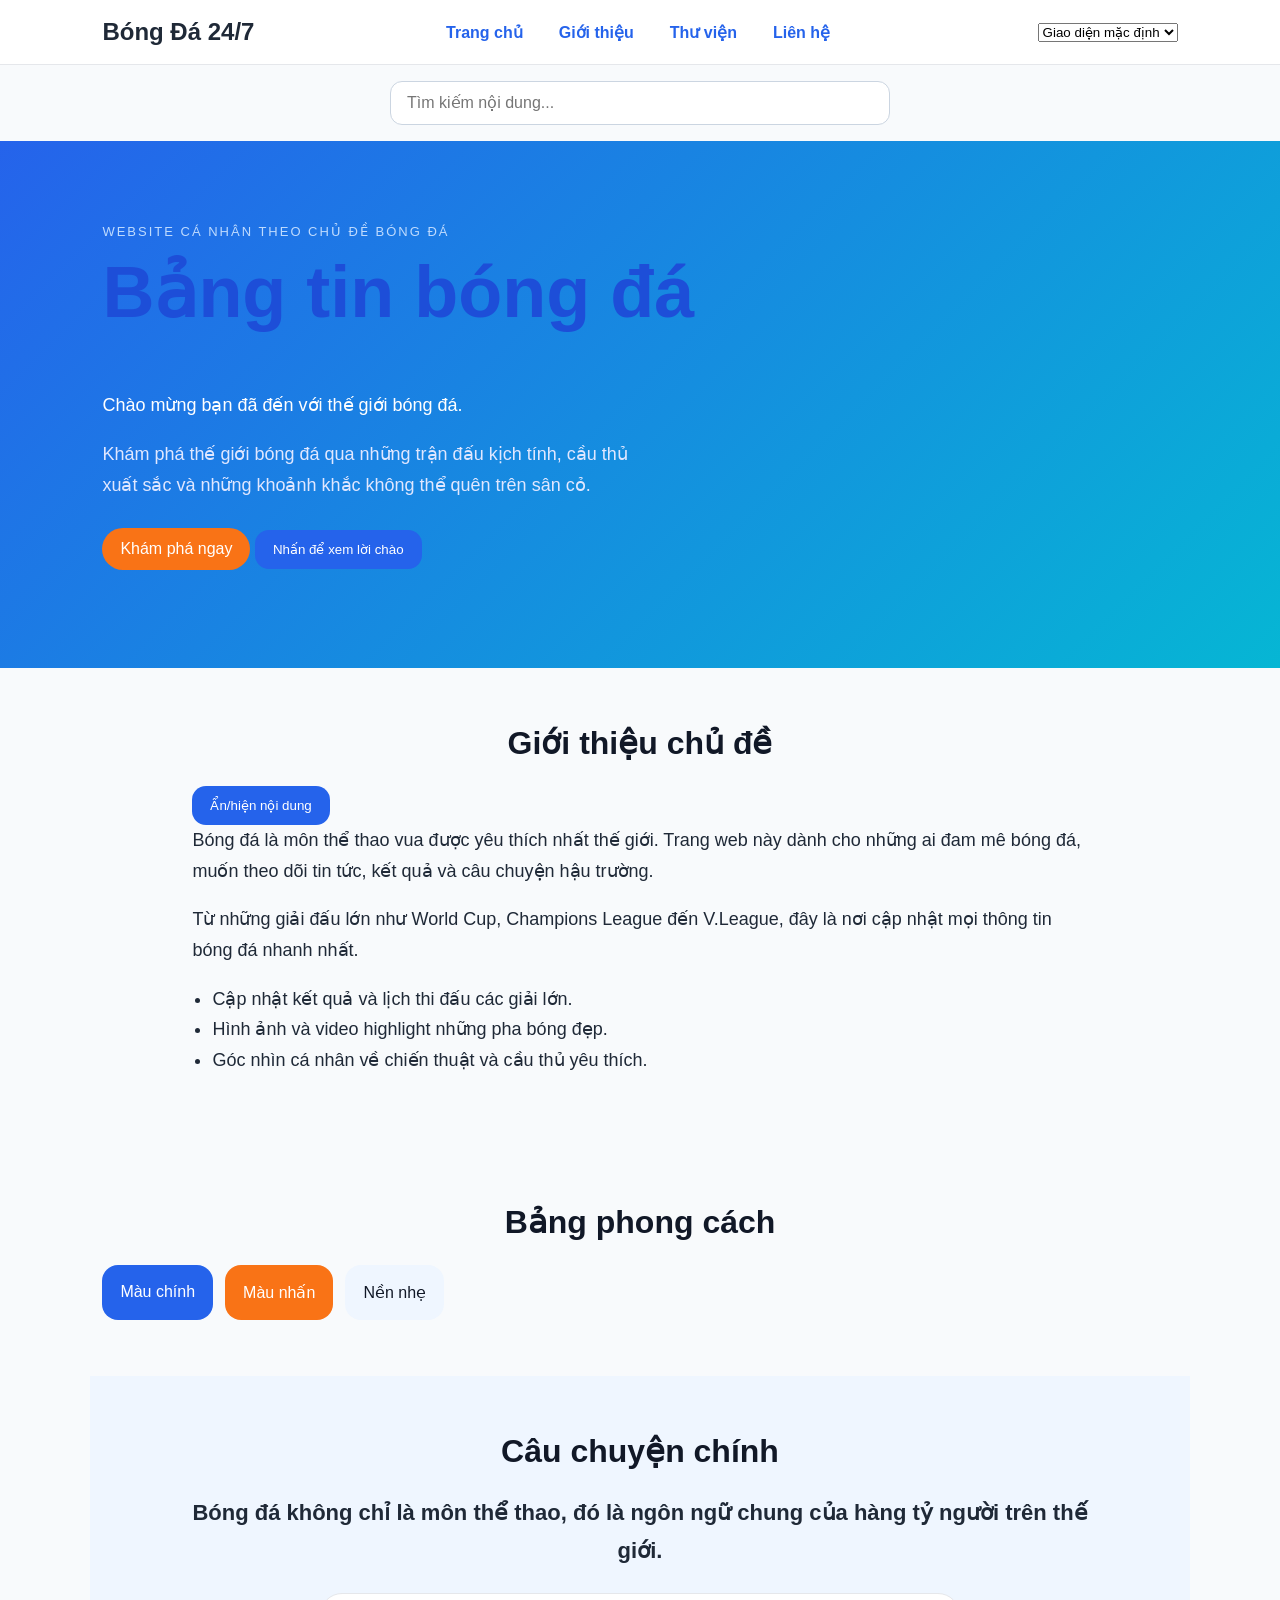
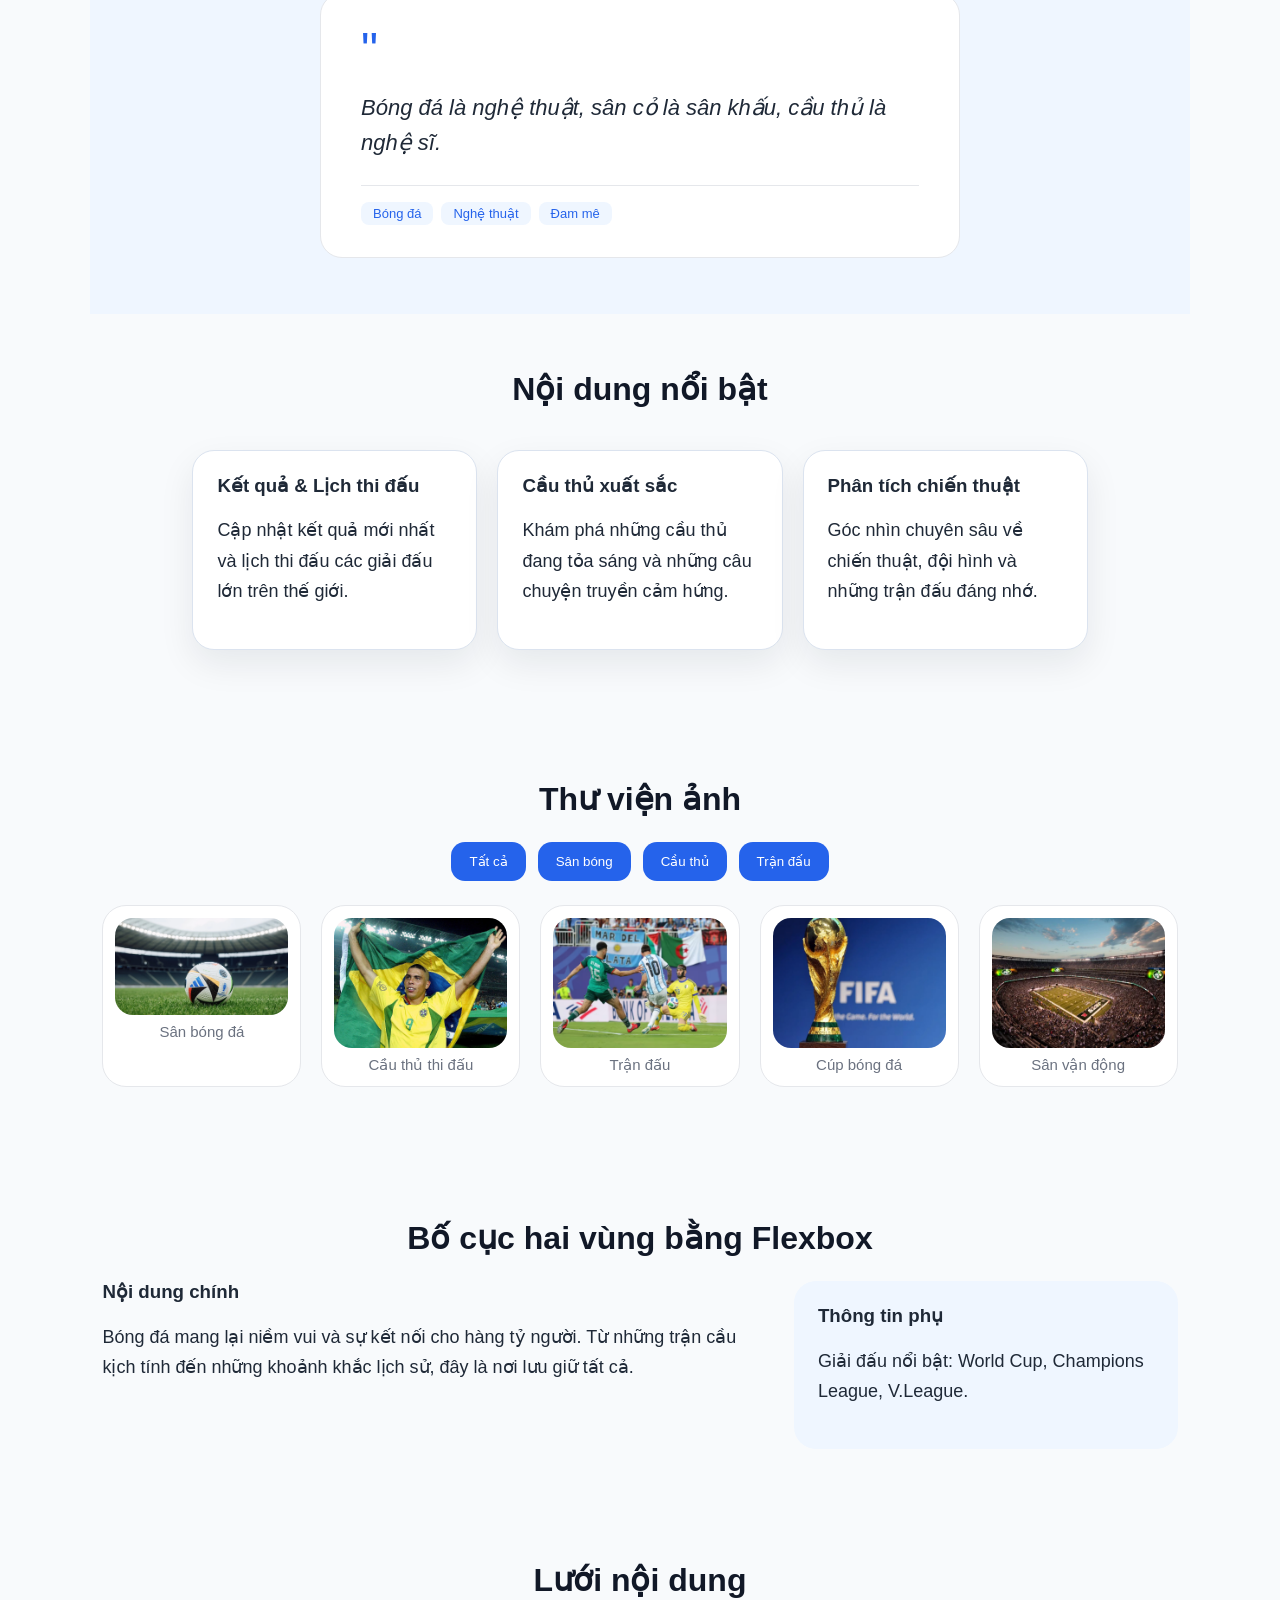
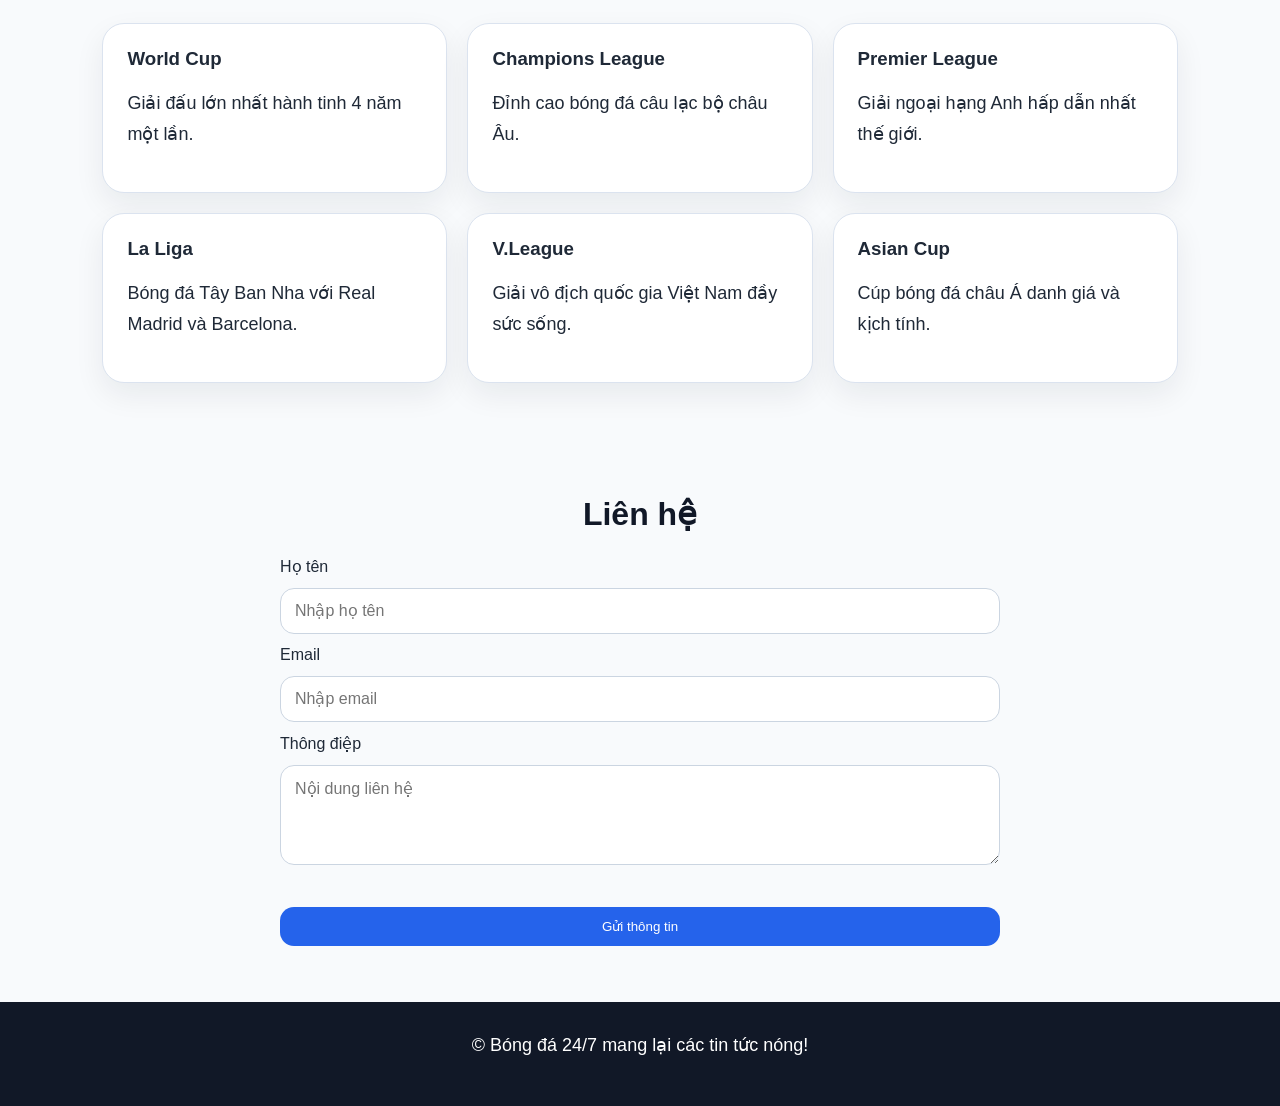
==== commit feea4d20: "Update index.html" ====
--- a/html/index.html
+++ b/html/index.html
@@ -151,16 +151,22 @@
   </section>
 
   <section class="section contact-section" id="contact">
-    <h2>Liên hệ</h2>
-    <form class="contact-form" action="#" method="post">
-      <label for="fullName">Họ tên</label>
-      <input id="fullName" name="fullName" type="text" placeholder="Nhập họ tên">
-      <label for="message">Thông điệp</label>
-      <textarea id="message" name="message" rows="4" placeholder="Nội dung liên hệ"></textarea>
-      <button type="submit">Gửi thông tin</button>
-    </form>
-  </section>
-</main>
+  <h2>Liên hệ</h2>
+  <form class="contact-form" id="contactForm" action="#" method="post">
+    <label for="fullName">Họ tên</label>
+    <input id="fullName" name="fullName" type="text" placeholder="Nhập họ tên">
+
+    <label for="email">Email</label>
+    <input id="email" name="email" type="text" placeholder="Nhập email">
+
+    <label for="message">Thông điệp</label>
+    <textarea id="message" name="message" rows="4" placeholder="Nội dung liên hệ"></textarea>
+
+    <p id="formMessage"></p>
+
+    <button type="submit">Gửi thông tin</button>
+  </form>
+</section>
 
 <footer class="site-footer">
   <p>© Bóng đá 24/7 mang lại các tin tức nóng!</p>
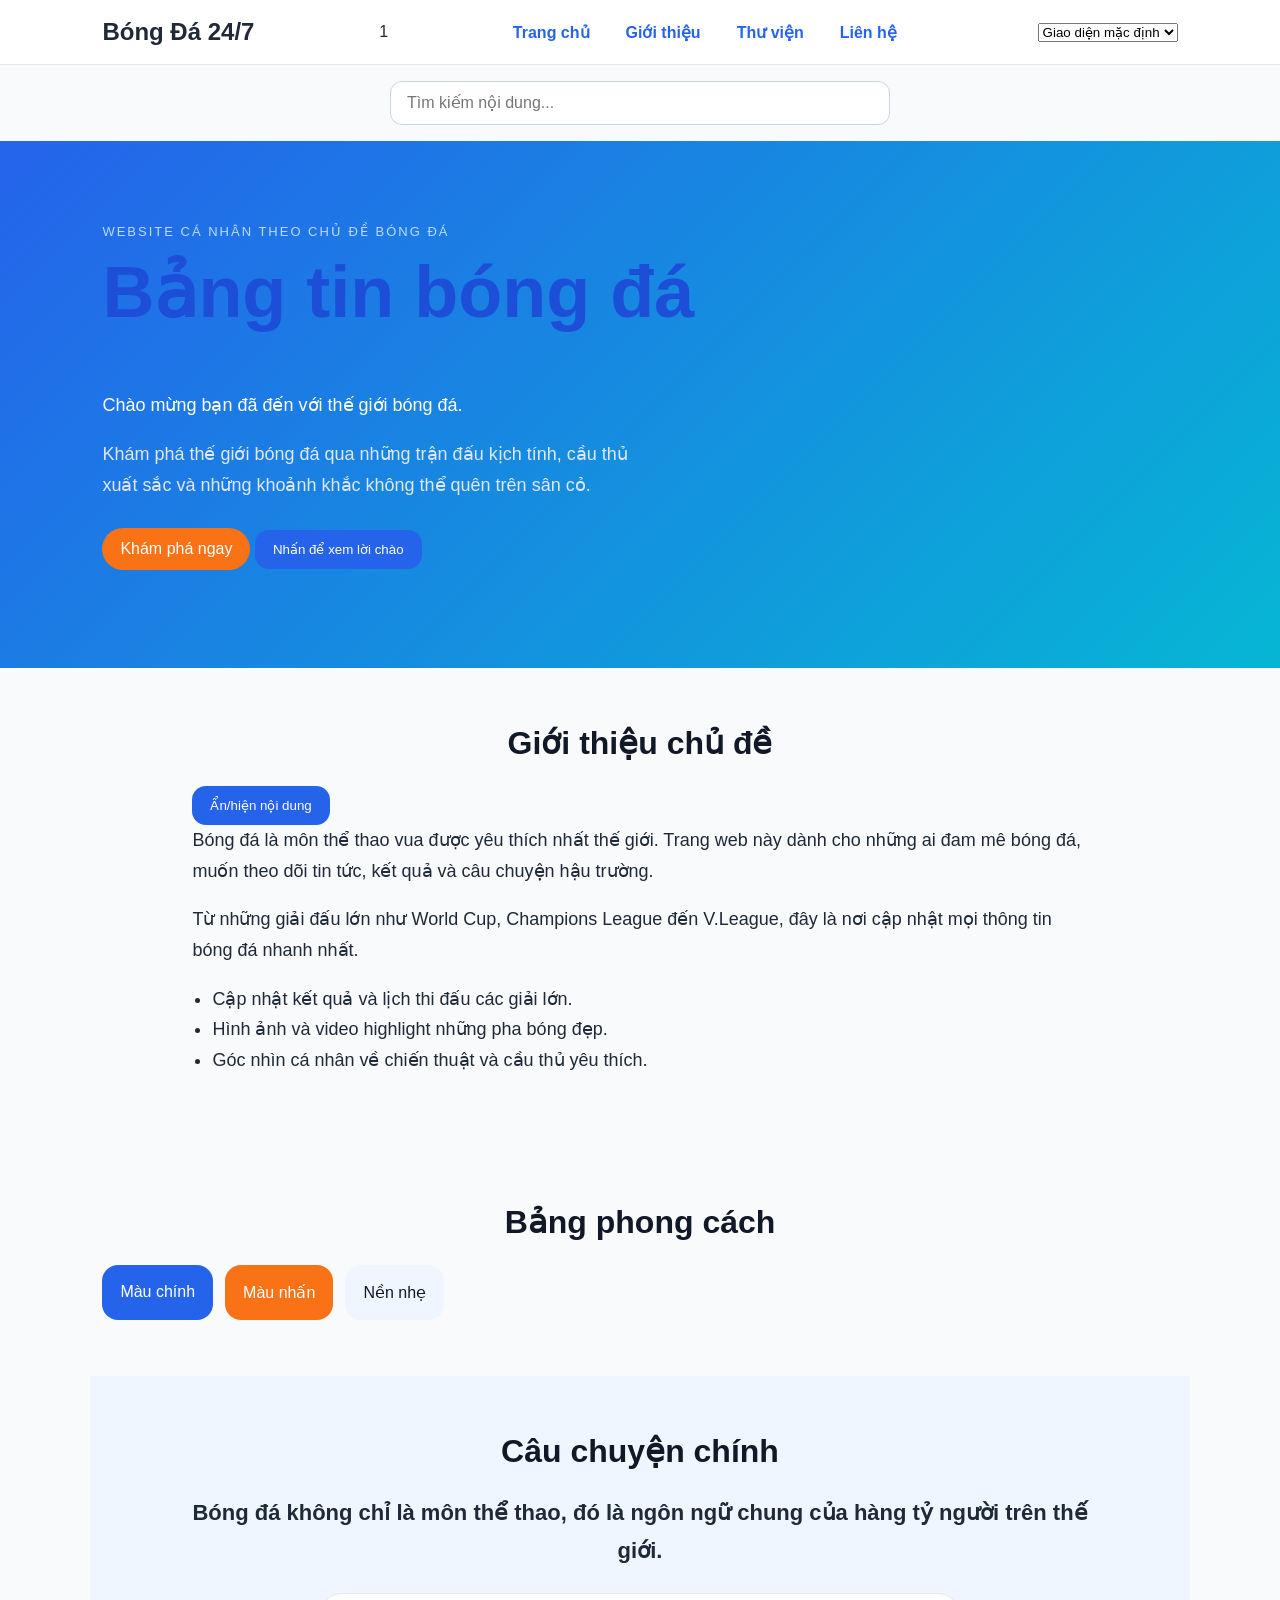
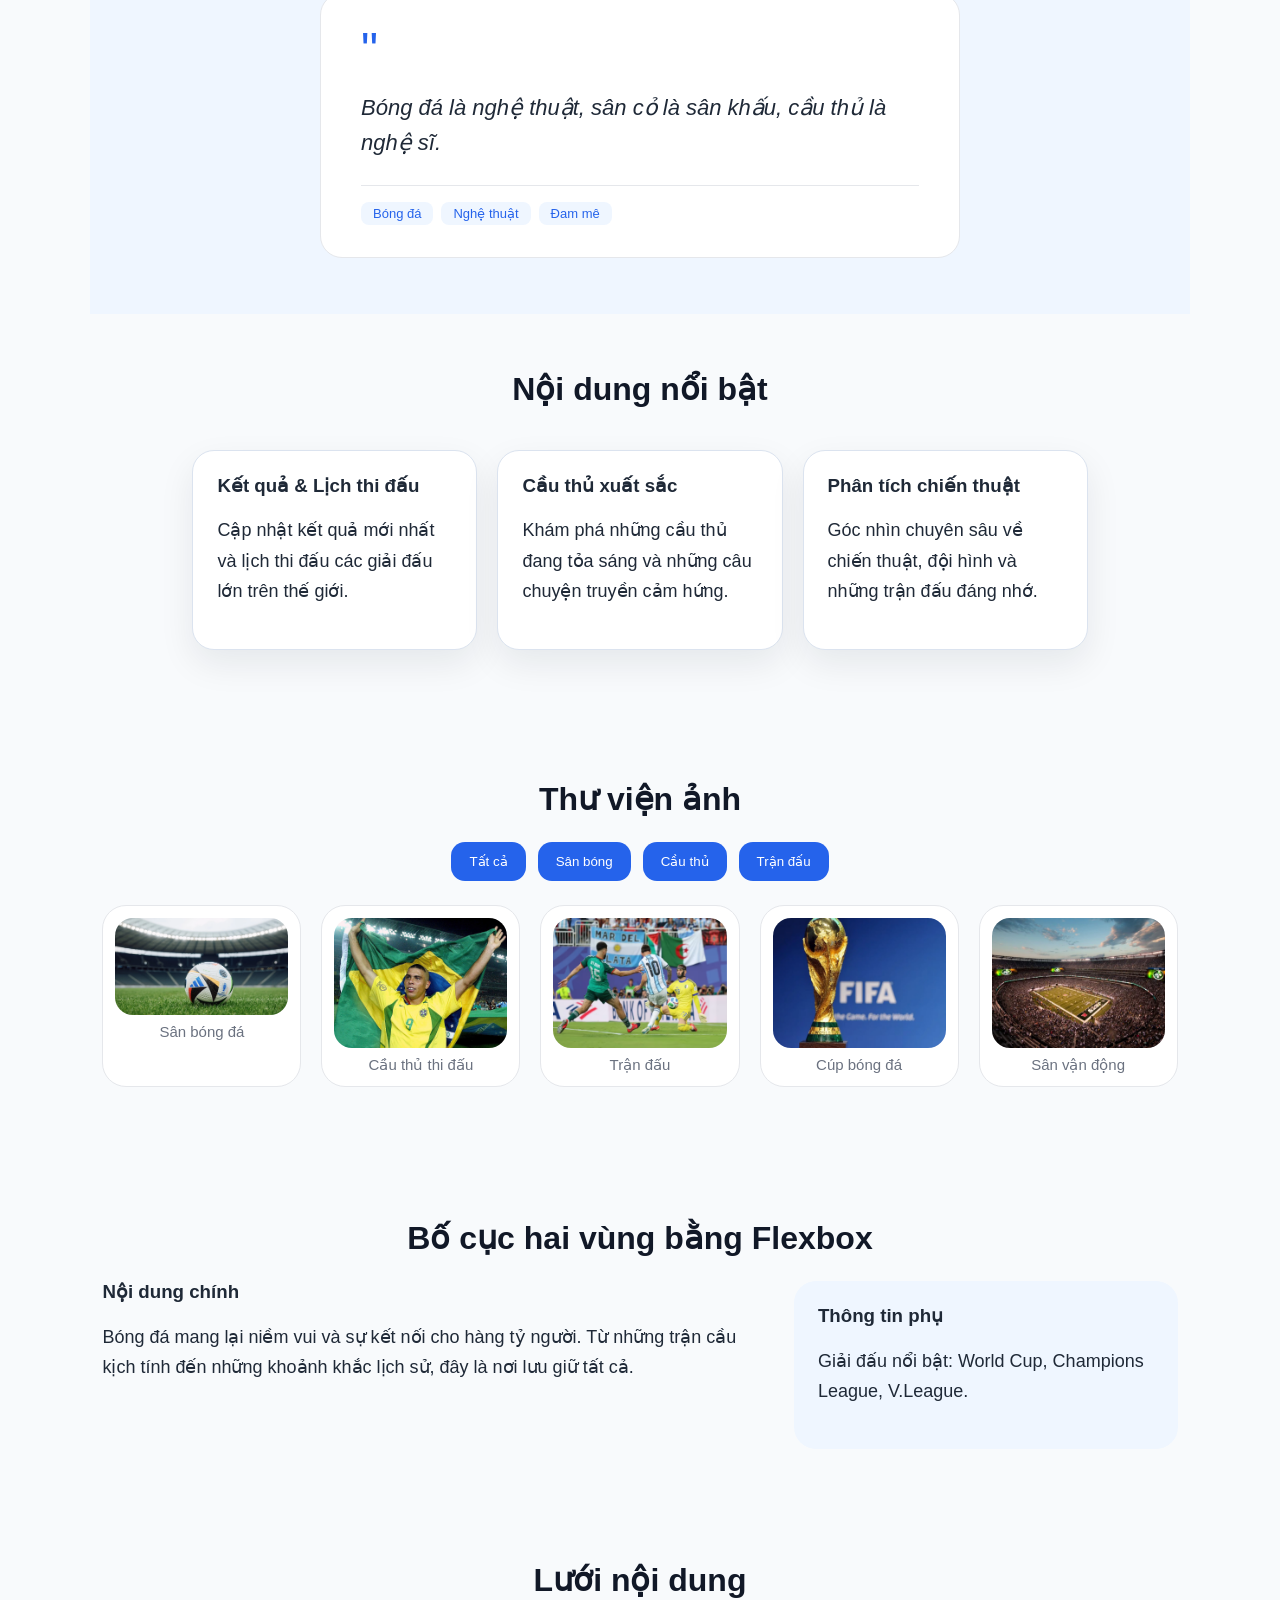
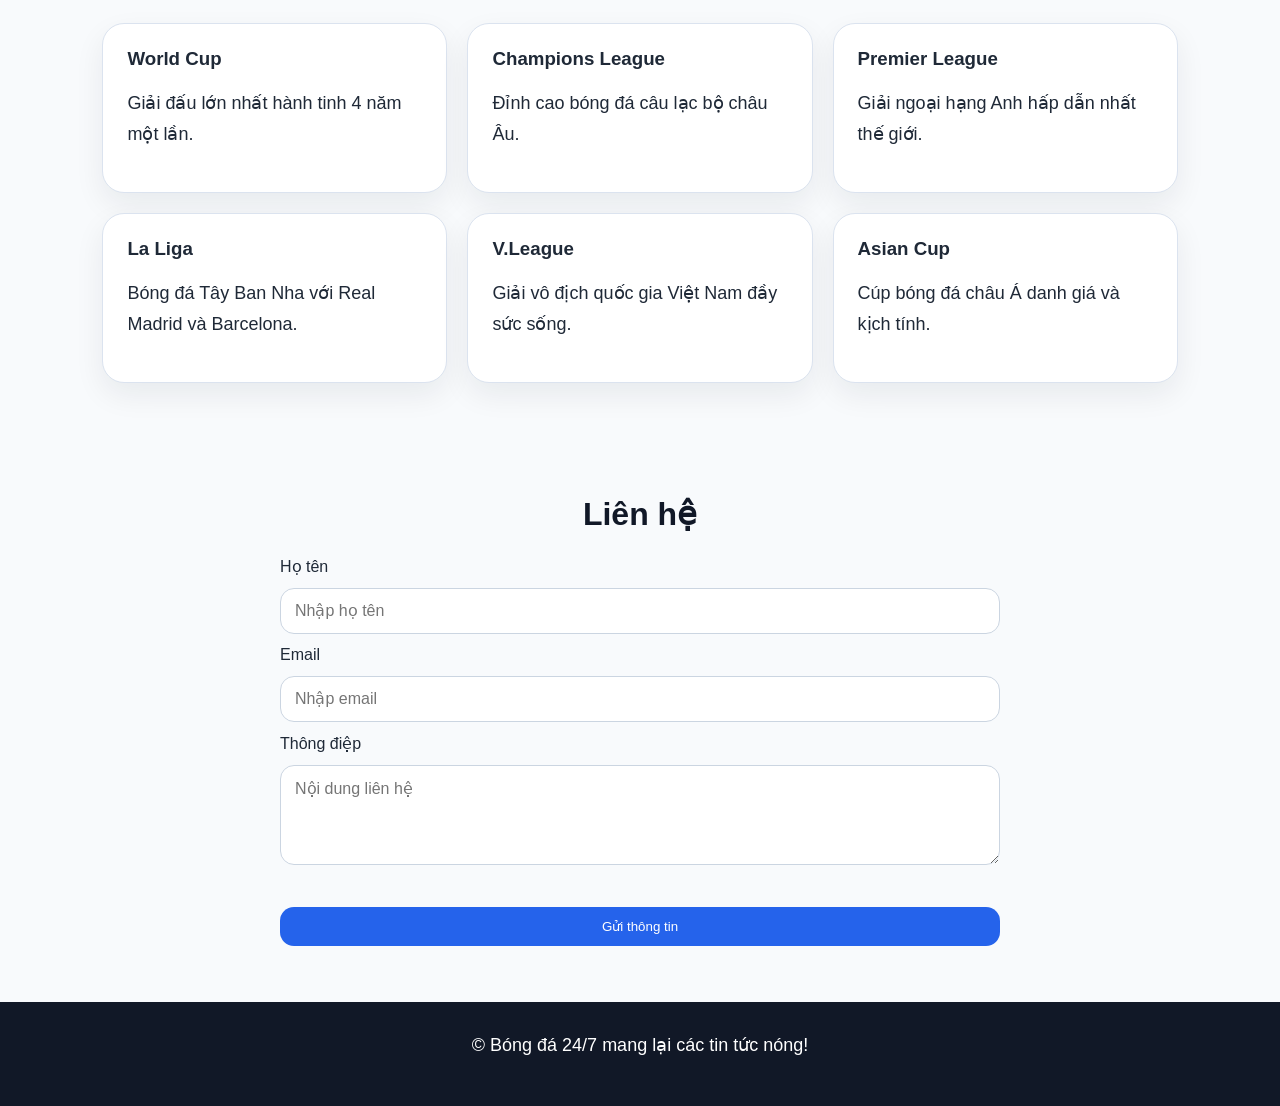
==== commit 572b2192: "Update index.html" ====
--- a/html/index.html
+++ b/html/index.html
@@ -8,7 +8,7 @@
 </head>
 <body>
 <header class="site-header" id="top">
-  <div class="brand">Bóng Đá 24/7</div>
+  <div class="brand">Bóng Đá 24/7</div>1
   <button id="menuToggle" class="menu-toggle">☰ Menu</button>
   <nav id="mainMenu" class="main-nav" aria-label="Điều hướng chính">
     <a href="#hero">Trang chủ</a>
--- a/css/style.css
+++ b/css/style.css
@@ -85,10 +85,9 @@
 
 /* bài 06 */
 .dark-mode {
-  background: #111827;
-  color: #f8fafc;
+  background: #1e3a5f;
+  color: #f0f4f8;
 }
-
 .warm-mode {
   background: #fff7ed;
 }
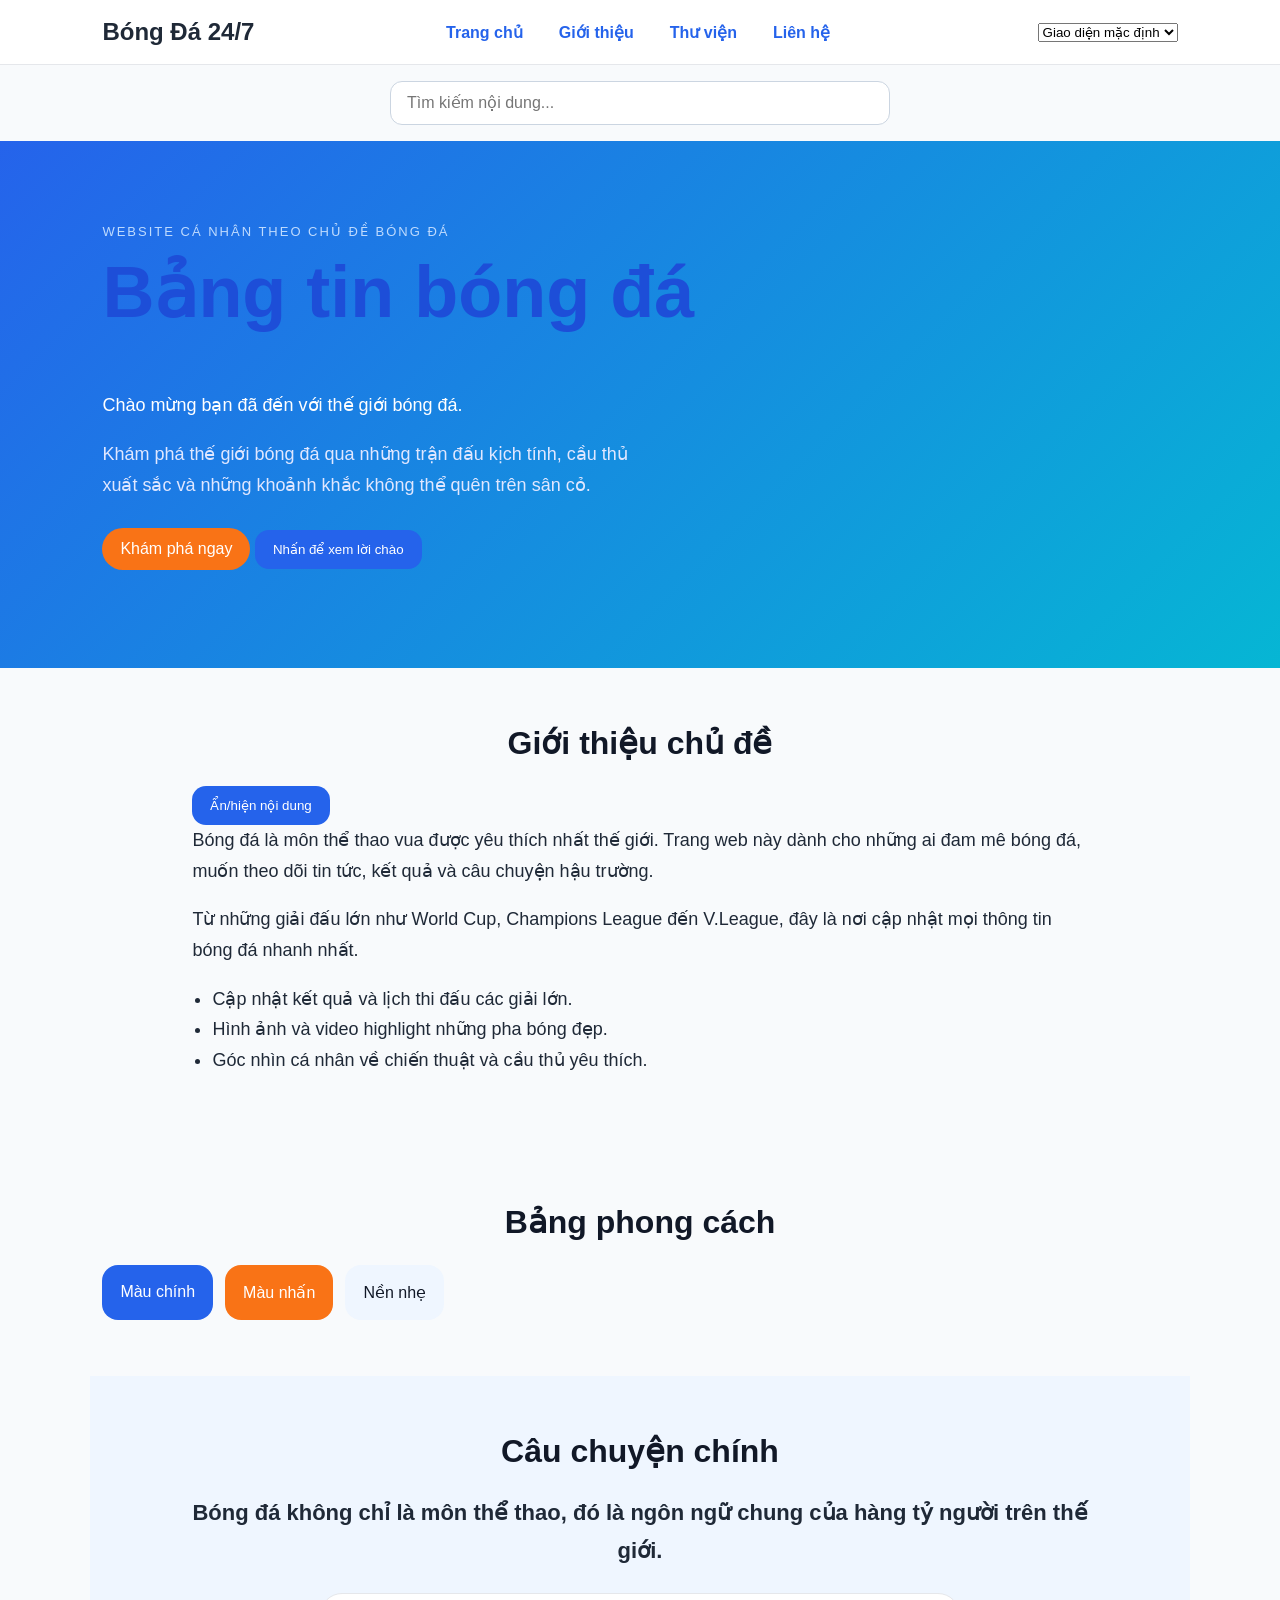
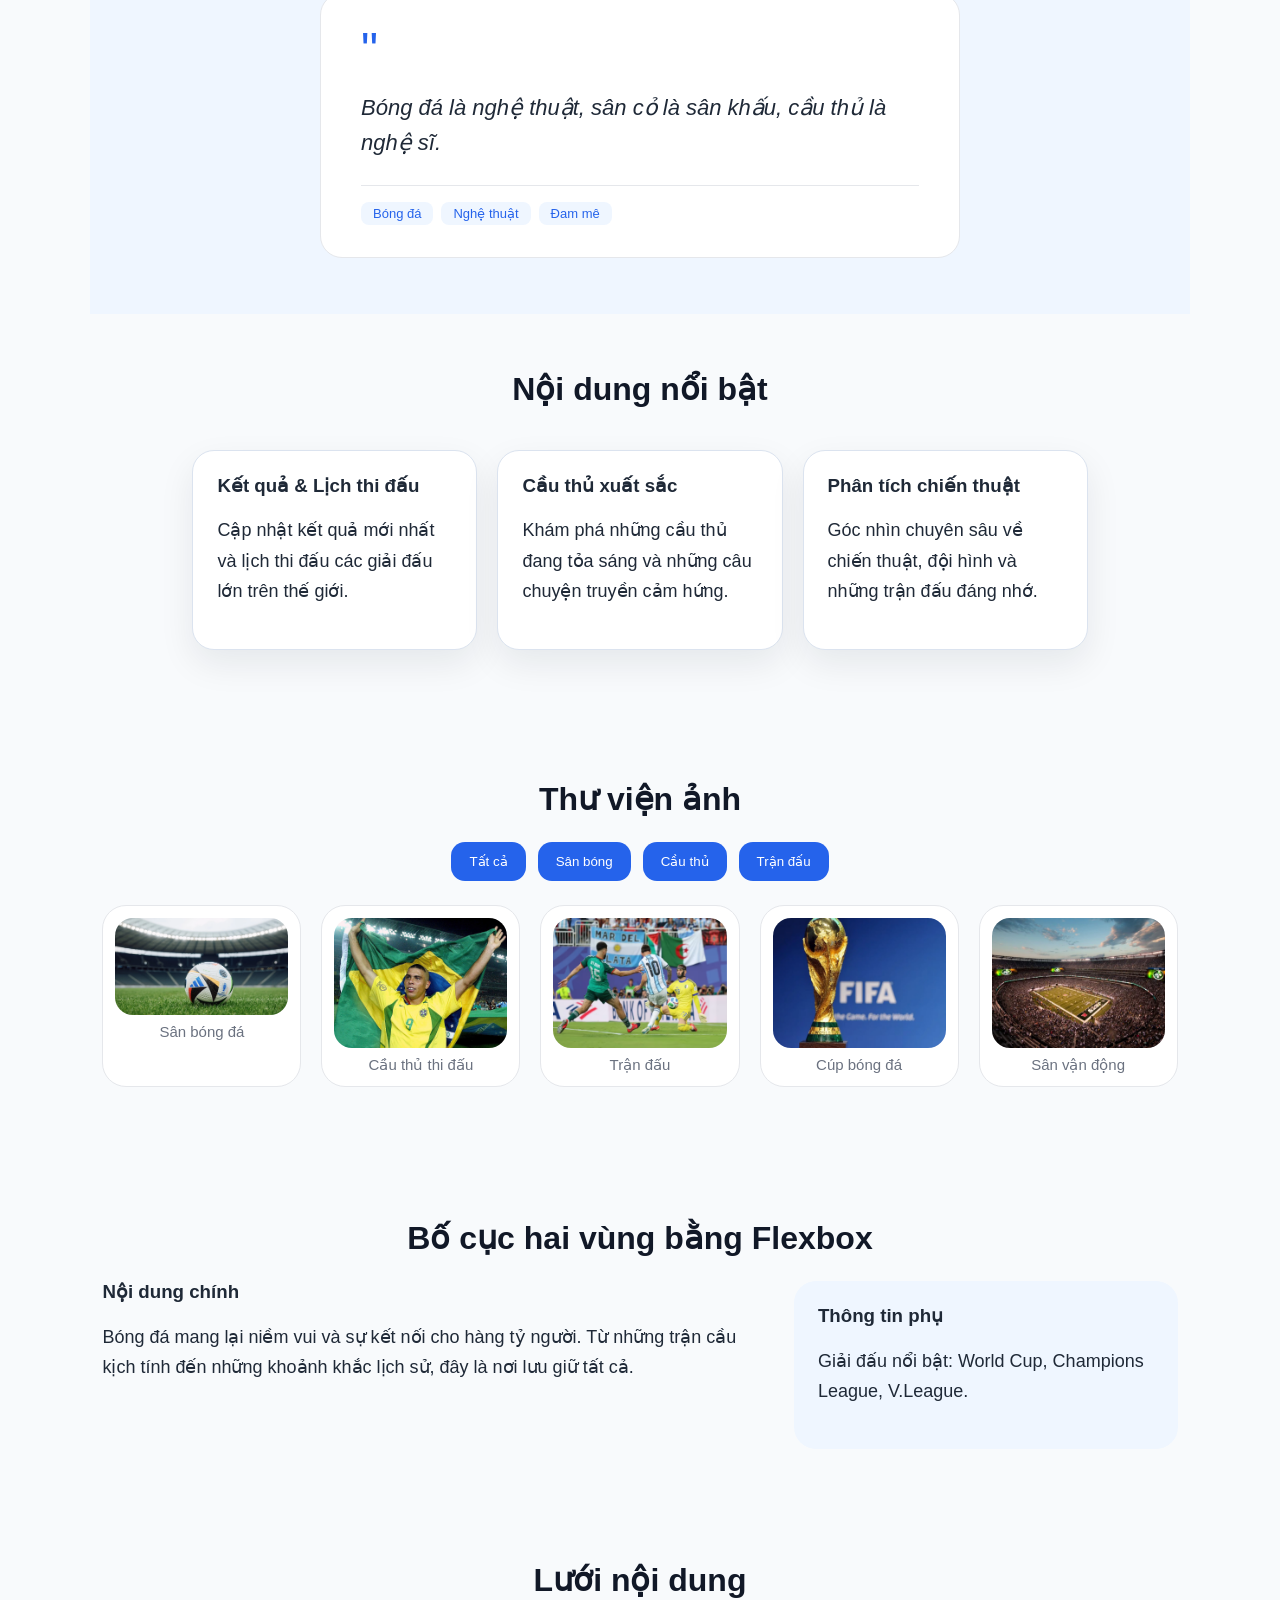
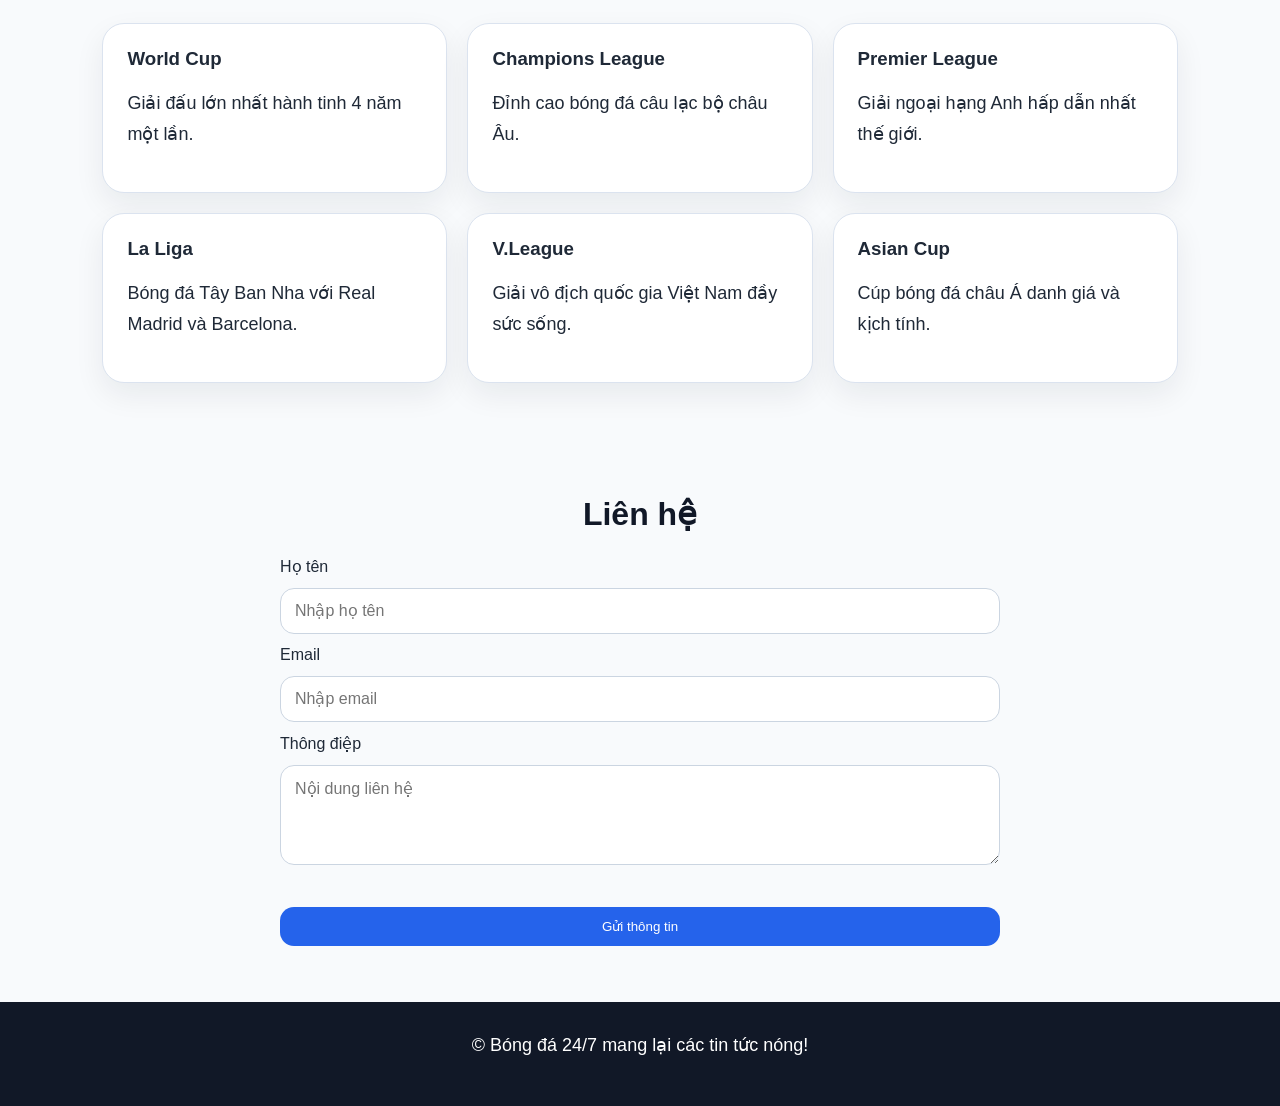
==== commit 879511dc: "Update index.html" ====
--- a/html/index.html
+++ b/html/index.html
@@ -8,7 +8,7 @@
 </head>
 <body>
 <header class="site-header" id="top">
-  <div class="brand">Bóng Đá 24/7</div>1
+  <div class="brand">Bóng Đá 24/7</div>
   <button id="menuToggle" class="menu-toggle">☰ Menu</button>
   <nav id="mainMenu" class="main-nav" aria-label="Điều hướng chính">
     <a href="#hero">Trang chủ</a>
